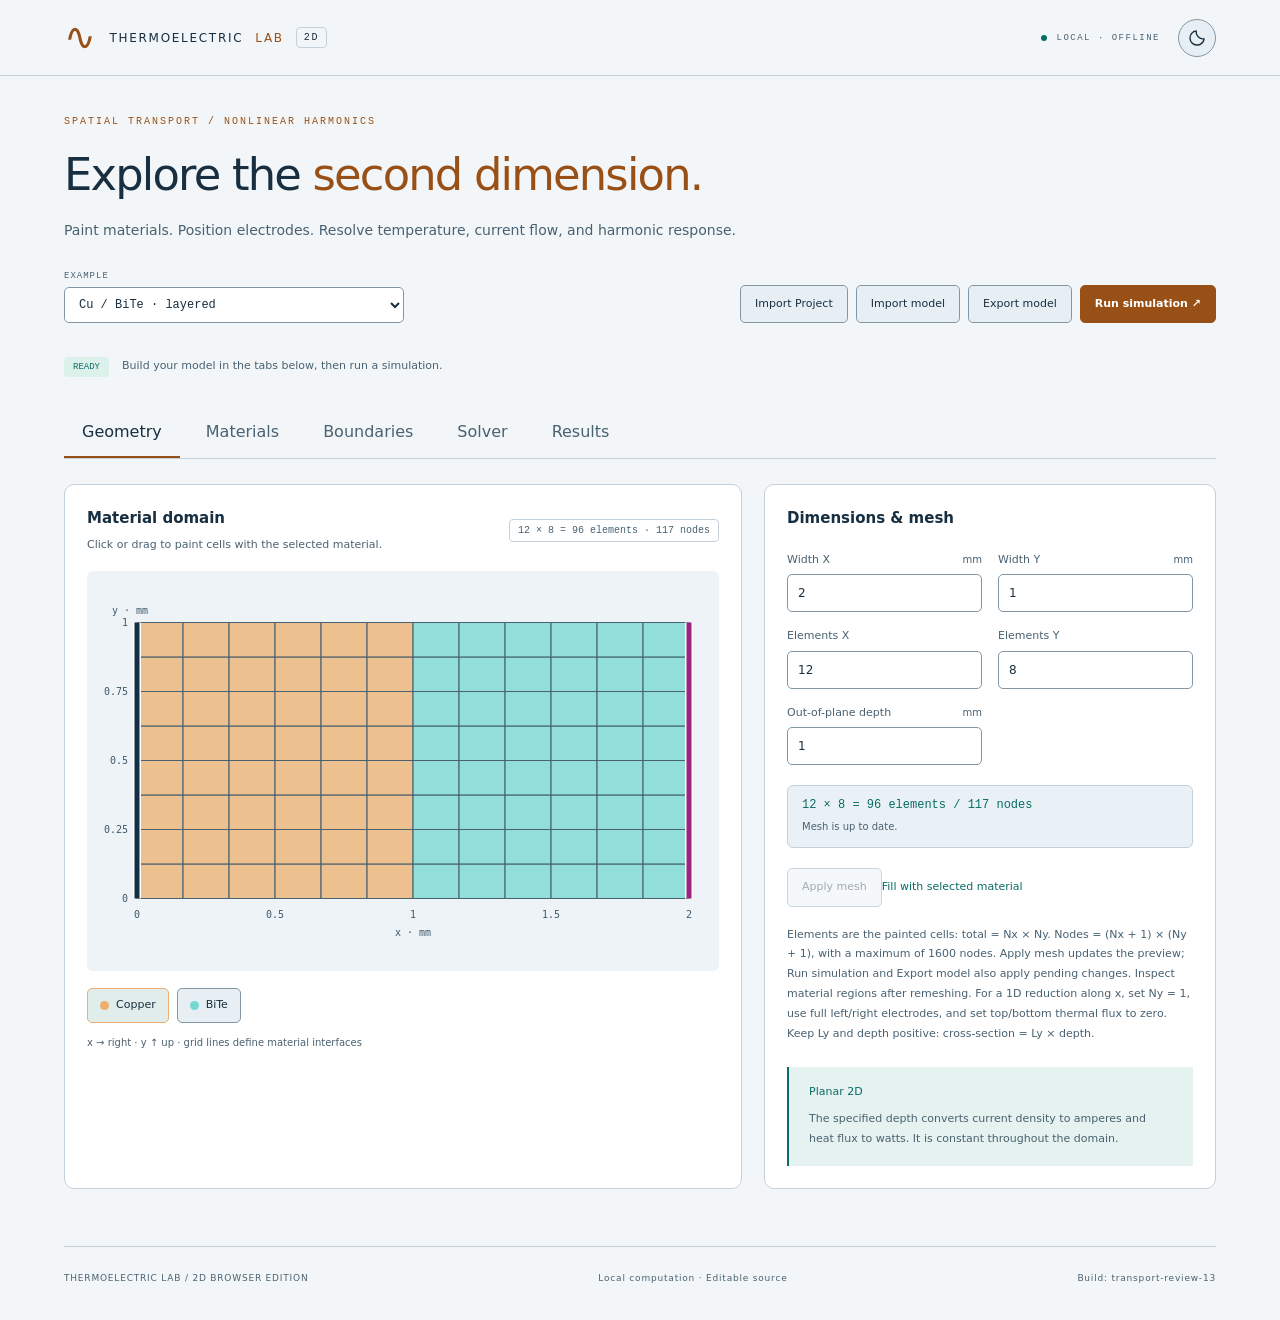
==== index.html @ 0ac97d4d "update 14" ====
<!doctype html><html lang="en"><head><meta charset="utf-8"><meta name="viewport" content="width=device-width,initial-scale=1"><title>Thermoelectric Lab · 2D</title><script src="assets/theme.js"></script>
<link rel="stylesheet" href="assets/style.css"></head><body>
<header><div class="brand"><span>∿</span> THERMOELECTRIC <b>LAB</b><em>2D</em></div><div class="header-actions"><div class="local"><i></i>LOCAL · OFFLINE</div><button id="themeToggle" class="theme-toggle" type="button" aria-label="Light mode" aria-pressed="false" title="Switch to light mode">
<svg class="theme-sun" viewBox="0 0 24 24" aria-hidden="true"><circle cx="12" cy="12" r="4"/><path d="M12 2v2m0 16v2M2 12h2m16 0h2M5 5l1.5 1.5m11 11L19 19M5 19l1.5-1.5m11-11L19 5"/></svg>
<svg class="theme-moon" viewBox="0 0 24 24" aria-hidden="true"><path d="M20.5 13A8.5 8.5 0 0 1 11 3.5 8.5 8.5 0 1 0 20.5 13Z"/></svg>
</button></div></header>
<main><pre id="startupError" role="alert" hidden ></pre><section class="hero"><div class="eyebrow">SPATIAL TRANSPORT / NONLINEAR HARMONICS</div><h1>Explore the <span>second dimension.</span></h1><p>Paint materials. Position electrodes. Resolve temperature, current flow, and harmonic response.</p></section>
<div class="toolbar"><label class="preset-label">EXAMPLE<select id="preset"><option value="dc">DC · Joule heating / spatial profile</option><option value="layers" selected>Cu / BiTe · layered</option><option value="spreading">Narrow contact · current spreading</option><option value="joule">Homogeneous · Joule 2ω</option><option value="nonlinear">Nonlinear resistance · 3ω</option><option value="seebeck">Open circuit · Seebeck DC</option></select></label><div class="toolbar-buttons"><button id="importProject">Import Project</button><button id="import">Import model</button><input type="file" id="projectFile" accept=".zip,application/zip" hidden><button id="save">Export model</button><button id="run" class="primary">Run simulation ↗</button><button id="cancel" hidden>Stop</button><input type="file" id="file" accept=".json" hidden></div></div>
<p id="modelNote" class="note" hidden></p><div class="status-row"><span id="badge">READY</span><span id="status" role="status" aria-live="polite">Build your model in the tabs below, then run a simulation.</span><span id="elapsed"></span><progress id="runProgress" aria-label="Cycle budget used" hidden></progress></div>
<div id="validationSummary" class="validation-summary" role="alert" hidden></div>
<nav class="tabs" role="tablist" aria-label="Workbench sections"><button role="tab" id="tab-geometry" aria-controls="geometry" aria-selected="true" data-tab="geometry"><span>Geometry</span></button><button role="tab" id="tab-materials" aria-controls="materials" aria-selected="false" tabindex="-1" data-tab="materials"><span>Materials</span></button><button role="tab" id="tab-boundaries" aria-controls="boundaries" aria-selected="false" tabindex="-1" data-tab="boundaries"><span>Boundaries</span></button><button role="tab" id="tab-solver" aria-controls="solver" aria-selected="false" tabindex="-1" data-tab="solver"><span>Solver</span></button><button role="tab" id="tab-results" aria-controls="results" aria-selected="false" tabindex="-1" data-tab="results"><span>Results</span></button></nav>
<section id="geometry" role="tabpanel" aria-labelledby="tab-geometry" class="panel"><div class="two-col"><div class="card"><div class="card-head"><div><h2>Material domain</h2><p>Click or drag to paint cells with the selected material.</p></div><span class="tag" id="gridInfo"></span></div><div class="canvas-box"><canvas id="geometryCanvas" aria-label="Material grid, x horizontal and y vertical"></canvas></div><div id="palette" class="palette"></div><div class="legend-note">x → right · y ↑ up · grid lines define material interfaces</div></div><div class="card"><h2>Dimensions & mesh</h2><fieldset class="settings"><div class="grid2"><label>Width X <span>mm</span><input id="lx" type="number" step="any" min="0" required></label><label>Width Y <span>mm</span><input id="ly" type="number" step="any" min="0" required></label><label>Elements X<input id="nx" type="number" min="2" step="1"></label><label>Elements Y<input id="ny" type="number" min="1" step="1"></label><label>Out-of-plane depth <span>mm</span><input id="depth" type="number" step="any" min="0" required></label></div><div class="mesh-summary" aria-live="polite"><strong id="meshSummary"></strong><small id="meshPending"></small></div><button id="applyGrid" class="secondary">Apply mesh</button><button id="fill" class="text-button">Fill with selected material</button></fieldset><p class="note">Elements are the painted cells: total = Nx × Ny. Nodes = (Nx + 1) × (Ny + 1), with a maximum of 1600 nodes. Apply mesh updates the preview; Run simulation and Export model also apply pending changes. Inspect material regions after remeshing. For a 1D reduction along x, set Ny = 1, use full left/right electrodes, and set top/bottom thermal flux to zero. Keep Ly and depth positive: cross-section = Ly × depth.</p><div class="info-block"><b>Planar 2D</b><p>The specified depth converts current density to amperes and heat flux to watts. It is constant throughout the domain.</p></div></div></div></section>
<section id="materials" role="tabpanel" aria-labelledby="tab-materials" class="panel" hidden><div class="section-head"><div><h2>Material library</h2><p>Properties at 300 K. Each grid cell references one material.</p></div><button id="addMaterial" class="secondary">+ Add material</button></div><fieldset class="settings"><div id="materialCards" class="material-cards"></div></fieldset><div class="info-block"><b>Temperature-dependent transport</b><p>ρₑ(T) = [1 + β(T − 300)] / σ₃₀₀ &nbsp; · &nbsp; α(T) = α₃₀₀ + α′(T − 300). The solver includes Joule, Seebeck, Peltier and Thomson effects. Preset values are illustrative.</p></div></section>
<section id="boundaries" role="tabpanel" aria-labelledby="tab-boundaries" class="panel" hidden><div class="two-col"><div class="card"><h2>Electrical electrodes</h2><p class="sub">Remaining boundary nodes are electrically insulated.</p><fieldset class="settings"><label>Excitation<select id="excitationMode"><option value="periodic">AC · single frequency</option><option value="sweep">AC · multifrequency sweep</option><option value="steady">DC · constant electrical drive</option></select></label><div id="sweepSettings" hidden><div class="grid2"><label>Minimum frequency <span>Hz</span><input id="sweepMin" type="number" min="0" step="any" value="0.1"></label><label>Maximum frequency <span>Hz</span><input id="sweepMax" type="number" min="0" step="any" value="100"></label><label>Frequency points<input id="sweepPoints" type="number" min="2" max="100" step="1" value="10"></label><label>Spacing<select id="sweepSpacing"><option value="log">Logarithmic</option><option value="linear">Linear</option></select></label></div><p class="note">Sequential periodic solutions; electrical and thermal AC inputs share each frequency. Bias, amplitude and phase stay fixed. Stop retains completed points. Maximum 100 points, subject to a retained-data memory limit. Stop retains the latest saved complete cycle; checkpoints may skip intervening cycles.</p></div><label>Control mode<select id="electricalKind"><option value="current">Total current · A</option><option value="voltage">Sink voltage · V</option><option value="open_circuit">Open circuit · net current = 0</option></select></label><div class="grid3"><label>DC bias<input id="bias" type="number" step="any"></label><label>AC peak<input id="amplitude" type="number" step="any"></label><label>Phase <span>°</span><input id="phase" type="number" step="any"></label></div><div id="electrodes"></div></fieldset><div class="info-block"><b>Equipotential contacts</b><p>The source electrode is at 0 V. In current mode, the sink voltage adjusts to deliver the specified total current. Current density is free to vary across an electrode. Electrode ranges run bottom→top on vertical edges, and left→right on horizontal edges.</p></div></div><div class="card"><h2>Thermal boundaries</h2><p class="note">A nonzero thermal AC peak selects the periodic solver, even with DC electrical drive.</p><fieldset class="settings"><div id="thermalCards"></div></fieldset><p class="note">Flux is total heat flux, including Peltier, positive outward. Zero flux is adiabatic. Convection value is ambient temperature. Fixed-temperature sides meeting at a corner must agree.</p></div></div></section>
<section id="solver" role="tabpanel" aria-labelledby="tab-solver" class="panel" hidden><div class="two-col"><div class="card"><h2>Solution method</h2><p id="solverMethod" class="solver-method" role="status">DC stationary</p><input id="mode" type="hidden" value="steady"><fieldset class="settings" id="periodicSettings" hidden><div class="grid2"><label id="singleFrequencyLabel">Frequency <span>Hz</span><input id="frequency" type="number" step="any" min="0" required></label><label>Time steps per period<select id="samples"><option>64</option><option>128</option><option>256</option><option>512</option><option>1024</option></select></label><label>Maximum cycles<input id="maxPeriods" type="number" min="3" max="1000"></label></div></fieldset><p class="note" id="periodicNote" hidden>One shared frequency applies to all periodic electrical and thermal inputs. Refine the mesh and time steps to check your result, especially at 3ω.</p></div><div class="card"><h2>The numerical model</h2><details><summary>Detailed equations, boundary conditions and numerical method</summary><div class="note"><h3>Unknown fields and constitutive laws</h3><p>T(x,y,t) is absolute temperature (K), V(x,y,t) electric potential (V). The local material defines σ(T), k(T), α(T), density ρ(T), and Cp(T). J is electric current density; q is total heat flux.</p><p>J = −σ(T)[∇V + α(T)∇T]<br>∇·J = 0<br>q = α(T)TJ − k(T)∇T<br>ρCp ∂T/∂t = −∇·q − J·∇V</p><h3>Thermoelectric coupling</h3><p>Within a smooth homogeneous material, these equations give:<br>ρCp ∂T/∂t = ∇·(k∇T) + |J|²/σ − T(dα/dT)J·∇T.<br>The last two terms are Joule and Thomson heating. Π = αT is the Peltier coefficient; discontinuities in α produce interface Peltier transport through q. These effects are already included in total flux and must not be added a second time.</p><h3>Boundary and interface conditions</h3><p>Electrical contacts are equipotential. V(source) = 0. Voltage mode prescribes V(sink); current mode sets total current entering the source; open circuit imposes zero net contact current. Other edges satisfy J·n = 0. Thermal edges prescribe T, q·n = qout, or q·n = h(T − Tambient), where n is the outward normal. Zero total flux includes Peltier transport. Ideal interfaces have continuous T, V, normal J and total normal q; contact resistance is absent. Peltier coupling changes the conductive-flux balance: qcond,right − qcond,left = −Jn T(αright − αleft). Temperature itself remains continuous; its slope generally changes at an interface. Opposite interfaces in Cu/Bi₂Te₃/Cu have opposite Peltier signs for the same current direction. Strong Joule heating can mask cooling. With zero-bias sinusoidal current, inspect the signed 1ω temperature response (real part or phase), not only its DC mean or unsigned amplitude.</p><h3>DC and harmonic excitation</h3><p>DC solves the stationary system with ∂T/∂t = 0, using only DC biases. Periodic inputs use b + A cos(2πft + φ); φ is in degrees in the editor. The nonlinear time-domain solution generates harmonics:<br>u(t) = U₀ + Re[Σ Uₙ exp(inωt)], n = 1,2,3.<br>Coefficients are peak phasors, not RMS. Instantaneous spatial profiles use stored time samples, including all resolved harmonics; they are not reconstructed from only 1ω–3ω.</p><h3>Discretization and iteration</h3><p>Each rectangular cell contributes four half-face links. For a link a→b of length L and half-face area A:<br>g = A/[L mean(ρₑ(Ta),ρₑ(Tb))]<br>Iab = g[Va − Vb − αmean(Tb − Ta)]<br>Qab = αmean(Ta + Tb)Iab/2 − kmean A(Tb − Ta)/L.<br>Electrical work Iab(Va − Vb) is shared between the two nodes. Cell heat capacity is split among its four corners. Coupled equations are iterated with damped Picard; linear graph systems use preconditioned conjugate gradients. BDF2 advances periodic runs after one backward-Euler startup step. Cycle convergence checks successive temperature histories and terminal DC/1ω–3ω phasors. Nonlinear acceptance also requires a normalized heat-balance residual ≤ 1.</p><p>Ly × depth gives the cross-section of a 1D reduction. Ny = 1, full left/right contacts and zero top/bottom flux produce the transverse-uniform limit. Grid/time refinement remains necessary, especially for weak 3ω. The model assumes isotropic properties, perfect interfaces and no front/back heat losses.</p></div></details><div class="equation">J = −σ (∇V + α∇T)<br>∇ · J = 0<br>q = αTJ − k∇T<br>ρCp ∂T/∂t = −∇ · q − J · ∇V</div><p class="note">Conservative, grid-aligned nodal control volumes; scalar isotropic materials; perfect interfaces. Electrical and thermal systems use matrix-free conjugate gradients. Nonlinear coupling uses Picard iterations; periodic integration uses BDF2.</p><p class="note">No contact resistance, electrical capacitance, inductance, radiation, or front/back surface heat loss. The app supports up to 1600 nodes; practical compute time depends strongly on the case.</p></div></div></section>
<section id="results" role="tabpanel" aria-labelledby="tab-results" class="panel" hidden><div class="card" id="bodeCard" hidden><div class="card-head"><div><h2>Frequency sweep · Bode</h2><p id="sweepStatus" role="status"></p></div><button id="bodeCsv">Export Bode CSV</button></div><div class="grid3"><label>Quantity<select id="bodeQuantity"><option value="terminalVoltage">Terminal voltage · sink − source</option><option value="current">Terminal current</option><option value="impedance">Impedance · (source − sink) / current</option><option value="temperature">Temperature at probe</option><option value="voltage">Potential at probe</option><option value="Jx">Current density Jx</option><option value="Jy">Current density Jy</option><option value="qx">Heat flux qx</option><option value="qy">Heat flux qy</option></select></label><label>Harmonic<select id="bodeHarmonic"><option value="1">1ω</option><option value="2">2ω</option><option value="3">3ω</option></select></label><label>Phase / normalization reference<select id="bodeReference"><option value="drive">Electrical excitation</option><option value="current">Measured terminal current · 1ω</option><option value="terminalVoltage">Measured terminal voltage · 1ω</option><option value="left">Left thermal excitation</option><option value="right">Right thermal excitation</option><option value="bottom">Bottom thermal excitation</option><option value="top">Top thermal excitation</option><option value="time">Time origin · cos(nωt)</option></select></label><label>Magnitude normalization<select id="bodeNormalization"><option value="raw">Raw amplitude</option><option value="fundamental">Divide by reference amplitude</option><option value="power">Divide by reference amplitude ^ n</option></select></label><label>Magnitude scale<select id="bodeScale"><option value="physical">Physical units</option><option value="db">dB · 20 log₁₀(module / reference)</option></select></label><label>dB reference <span>same units as module</span><input id="bodeDb" type="number" step="any" min="0" value="1"></label><label>Probe X <span>% of width</span><input id="bodeX" type="number" min="0" max="100" step="any" value="50"></label><label>Probe Y <span>% of height</span><input id="bodeY" type="number" min="0" max="100" step="any" value="50"></label><label>Phase threshold <span>raw output SI amplitude</span><input id="bodeFloor" type="number" step="any" min="0" value="1E-12"></label><label>Phase display<select id="bodeUnwrap"><option value="wrapped">−180° to 180°</option><option value="unwrapped">Unwrapped</option></select></label><label>Map / report frequency<select id="sweepPoint"></select></label></div><p class="note" id="bodeNote"></p><div class="two-col"><div id="bodeMagnitude" class="chart"></div><div id="bodePhase" class="chart"></div></div><p class="note">Click a curve point or choose a frequency to inspect its spatial maps. CSV retains physical magnitude; dB is a display conversion. Phase: φ(output,n) − n φ(reference,1). Impedance uses 1ω and voltage drop source − sink. Each frequency starts independently; no transient history is shared between runs.</p></div><div class="section-head"><div><h2>Computed results</h2><p>Exports use the displayed solution and its saved model.</p></div><div><button id="exportMenuButton" class="primary" aria-expanded="false" aria-controls="exportMenu" disabled>Export ▾</button><div id="exportMenu" hidden><button id="exportPdf" disabled>Full PDF report</button><button id="exportZip" disabled>Save project / complete results ZIP</button></div></div></div><p id="exportStatus" role="status" aria-live="polite"></p><div class="metrics"><article><span id="vLabel">TERMINAL VOLTAGE · 1ω</span><strong id="vMetric">—</strong><small id="vPhase">Peak amplitude</small></article><article><span>TEMPERATURE RANGE</span><strong id="tMetric">—</strong><small>Full spatial state / cycle</small></article><article><span>CONVERGENCE</span><strong id="cycleMetric">—</strong><small id="errorMetric">No result yet</small></article></div><p id="diagnosticsNote" class="note" role="status"></p><div class="card"><div class="card-head"><div><h2>Spatial response</h2><p id="fieldCaption">Run a simulation to inspect the 2D fields.</p></div><div class="field-controls"><select id="field" aria-label="Field"><option value="temperature">Temperature</option><option value="voltage">Voltage</option><option value="J">Current density |J|</option><option value="Jx">Current density Jx</option><option value="Jy">Current density Jy</option><option value="qx">Heat flux qx</option><option value="qy">Heat flux qy</option></select><select id="harmonic" aria-label="Harmonic"><option value="0">DC</option><option value="1">1ω</option><option value="2">2ω</option><option value="3">3ω</option></select><select id="representation" aria-label="Representation"><option value="amplitude">Amplitude</option><option value="phase">Phase</option><option value="real">Re · Real part</option><option value="imaginary">Im · Imaginary part</option></select><label class="check"><input type="checkbox" id="arrows"> Current arrows</label></div></div><p id="representationHelp" class="legend-note"></p><div class="canvas-box result-box"><canvas id="resultCanvas" aria-label="Spatial result heatmap"></canvas><div id="resultEmpty" class="empty-overlay">Your 2D response will appear here.</div></div><div class="color-scale"><span id="scaleMin">—</span><div></div><span id="scaleMax">—</span><small id="scaleUnit"></small></div><div class="legend-note" id="vectorNote">Click the field to move the temperature probe. Arrows show the real current phasor at 0°.</div></div><div class="card"><h2>Spatial field · selected time</h2><div class="field-controls"><label>Field<select id="profileField"><option value="temperature">Temperature</option><option value="voltage">Voltage</option><option value="Jx">Current density Jx</option><option value="Jy">Current density Jy</option><option value="J">Current magnitude</option><option value="qx">Heat flux qx</option><option value="qy">Heat flux qy</option></select></label><button id="exportProfile" disabled>Export data · all fields</button></div><div id="profileTimeControls" hidden><label>Time within saved cycle<input id="profileTime" type="range" min="0" max="0" step="1" value="0"></label></div><p id="profileCaption" class="note">Run a simulation to view a spatial field.</p><div class="canvas-box"><canvas id="profileCanvas" aria-label="Selected instantaneous spatial field"></canvas></div><div class="color-scale"><span id="surfaceMin">—</span><div></div><span id="surfaceMax">—</span><small id="surfaceUnit"></small></div></div><p id="dcProbe" class="note" role="status" hidden></p><div class="two-col charts" id="timeCharts"><div class="card"><h2>Temperature probe</h2><p id="probeLabel" class="sub">Click a location in the field above.</p><div id="probeChart" class="chart"></div></div><div class="card"><h2>Terminal voltage</h2><p class="sub">V(sink) − V(source)</p><div id="voltageChart" class="chart"></div></div></div><div class="card"><div class="card-head"><div><h2>Terminal harmonics</h2><p>Peak phasors · referenced to cos(ωt)</p></div><div class="toolbar-buttons"><button id="exportResults" disabled>Export results JSON</button><button id="exportCsv" disabled>Spectrum CSV</button></div></div><div class="table-scroll"><table><thead><tr><th>COMPONENT</th><th>FREQUENCY</th><th>|V| · V</th><th>PHASE</th><th>REAL · V</th><th>IMAG · V</th></tr></thead><tbody id="spectrum"><tr><td colspan="6">No computed result.</td></tr></tbody></table></div></div></section>
<footer><span>THERMOELECTRIC LAB / 2D BROWSER EDITION</span><span>Local computation · Editable source</span><span>Build: transport-review-13</span></footer></main>
<script src="assets/startup.js"></script><script src="assets/core.js"></script><script src="assets/exports.js"></script><script src="assets/worker.js"></script><script src="assets/project.js"></script><script src="assets/ui-state.js"></script>
<script src="assets/ui-model.js"></script>
<script src="assets/ui-plots.js"></script>
<script src="assets/ui-sweep.js"></script>
<script src="assets/ui-worker.js"></script>
<script src="assets/ui-downloads.js"></script>
<script src="assets/ui-project.js"></script><script src="assets/app.js"></script></body></html>
---- assets/style.css ----
/* Theme tokens. Heatmap colors retain the same scientific meaning in both modes. */
:root {
  color-scheme: dark;
  --bg: #0b1118;
  --panel: #121c26;
  --line: #2a3946;
  --text: #e6edf2;
  --muted: #9aafbd;
  --accent: #f0ad72;
  --teal: #72d8ce;
  --on-accent: #24180e;
  --control-border: #4c6375;
  --input-bg: #0d1620;
  --button-bg: #1d2c39;
  --button-hover: #2c4050;
  --canvas-bg: #0d151e;
  --selected-bg: #273542;
  --info-bg: #13242b;
  --inset-bg: #0d1821;
  --badge-bg: #142d2c;
  --error-text: #ffd0cc;
  --error-bg: #42252a;
  --error-border: #ff8e8a;
  --error-shadow: #ff8e8a44;
  --disabled-bg: #20252b;
  --disabled-text: #a4abb2;
  --disabled-border: #505a63;
  --flash-bg: #665039;
  --flash-shadow: #f0ad7244;
  --plot-text: #a5bac8;
  --plot-grid: #3e5668;
  --plot-line: #73d8d0;
  --plot-point: #f0ad72;
  --contact-source: #ffffff;
  --contact-sink: #ef95df;
  --contact-halo: #101820;
  --mesh-line: #0b141d;
}
:root[data-theme="light"] {
  color-scheme: light;
  --bg: #f3f6f8;
  --panel: #ffffff;
  --line: #c5d1da;
  --text: #172f40;
  --muted: #496171;
  --accent: #995016;
  --teal: #096c65;
  --on-accent: #ffffff;
  --control-border: #8297a6;
  --input-bg: #ffffff;
  --button-bg: #e8eff4;
  --button-hover: #d6e2eb;
  --canvas-bg: #edf3f7;
  --selected-bg: #e0edea;
  --info-bg: #e5f2ef;
  --inset-bg: #eaf1f6;
  --badge-bg: #dcf1e9;
  --error-text: #8d2530;
  --error-bg: #fff0f0;
  --error-border: #b53743;
  --error-shadow: #b5374322;
  --disabled-bg: #e4e9ed;
  --disabled-text: #586873;
  --disabled-border: #a1afb9;
  --flash-bg: #f5dfcb;
  --flash-shadow: #99501633;
  --plot-text: #405b6c;
  --plot-grid: #b9cbd7;
  --plot-line: #08756c;
  --plot-point: #995016;
  --contact-source: #142f43;
  --contact-sink: #9b227e;
  --contact-halo: #ffffff;
  --mesh-line: #496171;
}
* {
  box-sizing:border-box;
}
body {
  margin:0;
  background:var(--bg);
  color:var(--text);
  font:14px/1.5 system-ui,-apple-system,Segoe UI,sans-serif;
}
header {
  height:76px;
  border-bottom:1px solid var(--line);
  display:flex;
  justify-content:space-between;
  align-items:center;
  padding:0 5%;
}
.brand {
  display:flex;
  align-items:center;
  gap:12px;
  font-size:12px;
  letter-spacing:1.7px;
}
.brand>span {
  font-size:38px;
  color:var(--accent);
}
.brand b {
  font-weight:450;
  color:var(--accent);
}
.brand em {
  font:10px monospace;
  border:1px solid var(--line);
  padding:4px 7px;
  border-radius:4px;
}
.local {
  font:9px monospace;
  letter-spacing:1.5px;
  color:var(--muted);
  display:flex;
  align-items:center;
  gap:9px;
}
.local i {
  width:6px;
  height:6px;
  border-radius:50%;
  background:var(--teal);
}
main {
  max-width:1460px;
  margin:auto;
  padding:0 5%;
}
.hero {
  padding:40px 0 30px;
}
.eyebrow {
  color:var(--accent);
  font:10px monospace;
  letter-spacing:2px;
}
h1 {
  font-size:clamp(30px,3.5vw,48px);
  font-weight:450;
  letter-spacing:-1.8px;
  margin:14px 0 12px;
}
h1 span {
  color:var(--accent);
}
.hero p {
  color:var(--muted);
  margin:0;
}
.toolbar {
  display:flex;
  justify-content:space-between;
  align-items:end;
  gap:20px;
  padding-bottom:20px;
}
.preset-label {
  max-width:340px;
  flex:1;
  font:9px monospace;
  letter-spacing:1px;
}
.toolbar-buttons {
  display:flex;
  gap:8px;
  flex-wrap:wrap;
}
input,select,button {
  font:inherit;
}
input,select {
  display:block;
  min-width:0;
  width:100%;
  border:1px solid var(--control-border);
  border-radius:5px;
  background:var(--input-bg);
  color:var(--text);
  padding:9px 10px;
  margin-top:6px;
  font-size:12px;
}
button {
  background:var(--button-bg);
  border:1px solid var(--control-border);
  border-radius:5px;
  padding:10px 14px;
  color:var(--text);
  font-size:11px;
  cursor:pointer;
}
button:hover {
  background:var(--button-hover);
}
button.primary {
  background:var(--accent);
  border-color:var(--accent);
  color:var(--on-accent);
  font-weight:650;
}
button:disabled {
  opacity:.4;
  cursor:not-allowed;
}
button.text-button {
  border:0;
  background:none;
  color:var(--teal);
  padding-left:0;
}
button.secondary {
  margin-top:20px;
}
input:focus,select:focus,button:focus-visible,summary:focus-visible {
  outline:2px solid var(--teal);
  outline-offset:2px;
}
.status-row {
  display:flex;
  align-items:baseline;
  gap:13px;
  padding:14px 0 23px;
  font-size:11px;
  color:var(--muted);
  min-height:64px;
}
#badge {
  font:9px monospace;
  color:var(--teal);
  background:var(--badge-bg);
  padding:5px 9px;
  border-radius:4px;
  white-space:nowrap;
}
#badge.error {
  color:var(--error-text);
  background:var(--error-bg);
}
#elapsed {
  margin-left:auto;
  white-space:nowrap;
}
.tabs {
  display:flex;
  border-bottom:1px solid var(--line);
  margin-bottom:25px;
  gap:8px;
  overflow:auto;
}
.tabs button {
  border:0;
  border-bottom:2px solid transparent;
  border-radius:0;
  background:none;
  color:var(--muted);
  padding:16px 20px;
  font:10px monospace;
  white-space:nowrap;
}
.tabs button span {
  font:13px system-ui;
  margin-left:9px;
  color:var(--muted);
}
.tabs button[aria-selected=true] {
  border-color:var(--accent);
  color:var(--accent);
}
.tabs button[aria-selected=true] span {
  color:var(--text);
}
.panel {
  min-height:580px;
}
.two-col {
  display:grid;
  grid-template-columns:minmax(0,1.5fr) minmax(280px,1fr);
  gap:22px;
}
.card {
  background:var(--panel);
  border:1px solid var(--line);
  border-radius:10px;
  padding:22px;
  min-width:0;
  margin-bottom:22px;
}
.card-head,.section-head {
  display:flex;
  align-items:center;
  justify-content:space-between;
  gap:14px;
  flex-wrap:wrap;
  margin-bottom:18px;
}
h2 {
  font-size:15px;
  font-weight:550;
  margin:0 0 7px;
}
h3 {
  font-size:12px;
  margin:0 0 12px;
}
.card-head p,.section-head p,.sub {
  color:var(--muted);
  font-size:11px;
  margin:0 0 12px;
}
.card-head p {
  margin:0;
}
.tag {
  font:10px monospace;
  color:var(--muted);
  padding:5px 8px;
  border:1px solid var(--line);
  border-radius:4px;
}
.canvas-box {
  height:400px;
  position:relative;
  width:100%;
  background:var(--canvas-bg);
  border-radius:6px;
}
.canvas-box canvas {
  width:100%;
  height:100%;
  display:block;
  touch-action:none;
}
.palette {
  display:flex;
  gap:8px;
  flex-wrap:wrap;
  margin:17px 0 0;
}
.swatch {
  display:flex;
  align-items:center;
  gap:7px;
  font-size:11px;
  padding:8px 12px;
}
.swatch i {
  width:9px;
  height:9px;
  border-radius:50%;
  background:var(--swatch);
}
.swatch.active {
  border-color:var(--swatch);
  background:var(--selected-bg);
}
.legend-note {
  font-size:10px;
  color:var(--muted);
  margin-top:12px;
}
.settings {
  border:0;
  margin:0;
  padding:0;
  min-width:0;
}
label {
  display:block;
  font-size:11px;
  color:var(--muted);
}
label>span {
  float:right;
  font-size:10px;
  color:var(--muted);
}
.grid2 {
  display:grid;
  grid-template-columns:1fr 1fr;
  gap:16px;
  margin-top:15px;
}
.grid3 {
  display:grid;
  grid-template-columns:1fr 1fr 1fr;
  gap:12px;
  margin-top:15px;
}
.note {
  color:var(--muted);
  font-size:11px;
  line-height:1.8;
  margin-top:18px;
}
.info-block {
  border-left:2px solid var(--teal);
  background:var(--info-bg);
  padding:17px 20px;
  margin-top:24px;
  font-size:11px;
  color:var(--muted);
}
.info-block b {
  font-weight:500;
  color:var(--teal);
}
.info-block p {
  margin:8px 0 0;
  line-height:1.8;
}
.material-cards {
  display:grid;
  grid-template-columns:repeat(2,minmax(0,1fr));
  gap:20px;
}
.material-card {
  background:var(--panel);
  border:1px solid var(--line);
  border-top:3px solid var(--material-color);
  border-radius:9px;
  padding:23px;
}
.material-card .grid2 {
  gap:12px 18px;
}
.material-card .name-row {
  display:flex;
  gap:12px;
}
.material-card .name-row label:first-child {
  flex:1;
}
.material-card input[type=color] {
  height:36px;
  width:50px;
  padding:3px;
}
.electrode,.thermal-card {
  margin-top:18px;
  padding-top:17px;
  border-top:1px solid var(--line);
}
.thermal-card h3,.electrode h3 {
  color:var(--teal);
  letter-spacing:1px;
  font-size:10px;
}
.thermal-card .grid3 {
  margin-top:10px;
  gap:8px;
}
.equation {
  font:18px/2.2 ui-monospace,monospace;
  color:var(--accent);
  margin:20px 0;
}
.metrics {
  display:grid;
  grid-template-columns:1fr 1.25fr 1fr;
  gap:18px;
  margin-bottom:22px;
}
.metrics article {
  padding:20px;
  border:1px solid var(--line);
  border-radius:8px;
  background:var(--panel);
}
.metrics span {
  display:block;
  font:9px monospace;
  color:var(--muted);
  letter-spacing:.7px;
}
.metrics strong {
  display:block;
  font-size:23px;
  font-weight:450;
  color:var(--accent);
  margin:10px 0 6px;
}
.metrics small {
  font-size:10px;
  color:var(--muted);
}
.field-controls {
  display:flex;
  align-items:center;
  gap:9px;
  flex-wrap:wrap;
}
.field-controls select {
  width:auto;
  font-size:11px;
  margin:0;
}
.check {
  display:flex;
  align-items:center;
  gap:7px;
  font-size:10px;
}
.check input {
  width:auto;
  margin:0;
}
.result-box {
  height:450px;
}
.empty-overlay {
  position:absolute;
  inset:0;
  display:flex;
  align-items:center;
  justify-content:center;
  color:var(--muted);
  pointer-events:none;
}
.color-scale {
  display:flex;
  align-items:center;
  gap:12px;
  margin:16px 5% 0;
  font:10px monospace;
  color:var(--muted);
}
.color-scale div {
  flex:1;
  height:8px;
  border-radius:4px;
  background:linear-gradient(90deg,#182c59,#246b99,#57b6ad,#e3c16e,#f48d4b);
}
.color-scale small {
  font-size:10px;
}
.charts {
  grid-template-columns:1fr 1fr;
}
.chart {
  height:210px;
  margin-top:15px;
}
.chart svg {
  width:100%;
  height:100%;
  display:block;
}
.table-scroll {
  overflow:auto;
}
table {
  width:100%;
  border-collapse:collapse;
  text-align:right;
  font:11px monospace;
  white-space:nowrap;
}
th {
  font-size:9px;
  font-weight:400;
  color:var(--muted);
}
th,td {
  padding:13px 9px;
  border-bottom:1px solid var(--line);
}
th:first-child,td:first-child {
  text-align:left;
  color:var(--accent);
}
footer {
  display:flex;
  justify-content:space-between;
  gap:20px;
  border-top:1px solid var(--line);
  padding:25px 0 35px;
  margin-top:35px;
  color:var(--muted);
  font-size:9px;
  letter-spacing:.8px;
}
[hidden] {
  display:none!important;
}
@media(max-width:1000px) {
  .two-col {
    grid-template-columns:1fr 1fr;
  }
  .tabs button {
    padding:14px 10px;
  }
  .toolbar {
    align-items:start;
  }
  .toolbar-buttons {
    justify-content:end;
  }
  .canvas-box {
    height:340px;
  }
  .field-controls {
    width:100%;
  }
}
@media(max-width:720px) {
  header {
    height:64px;
  }
  .local {
    display:none;
  }
  main {
    padding:0 5%;
  }
  .hero {
    padding:30px 0 24px;
  }
  .hero p {
    font-size:12px;
  }
  .toolbar {
    flex-direction:column;
    align-items:stretch;
    gap:14px;
  }
  .preset-label {
    max-width:none;
  }
  .toolbar-buttons {
    justify-content:start;
  }
  .tabs {
    gap:0;
  }
  .tabs button {
    padding:13px 9px;
  }
  .tabs button span {
    font-size:12px;
    margin-left:5px;
  }
  .two-col,.material-cards,.charts {
    grid-template-columns:1fr;
  }
  .metrics {
    grid-template-columns:1fr 1fr;
    gap:12px;
  }
  .metrics article:last-child {
    grid-column:1/-1;
  }
  .metrics strong {
    font-size:20px;
  }
  .card {
    padding:17px;
  }
  .canvas-box,.result-box {
    height:330px;
  }
  .field-controls {
    gap:6px;
  }
  .field-controls select {
    max-width:48%;
  }
  .status-row {
    align-items:start;
    flex-wrap:wrap;
  }
  .brand {
    font-size:10px;
    gap:8px;
  }
  .grid3 {
    gap:9px;
  }
  footer {
    flex-direction:column;
    gap:8px;
  }
  .panel {
    min-height:0;
  }
}
.mesh-summary {
  margin-top:20px;
  padding:12px 14px;
  border:1px solid var(--line);
  border-radius:6px;
  background:var(--inset-bg);
}
.mesh-summary strong {
  display:block;
  color:var(--teal);
  font:12px monospace;
}
.mesh-summary small {
  display:block;
  margin-top:7px;
  color:var(--muted);
  font-size:10px;
  line-height:1.6;
}
.validation-summary {
  border:1px solid var(--error-border);
  border-radius:8px;
  background:var(--error-bg);
  color:var(--error-text);
  padding:14px 18px;
  margin:0 0 20px;
  font-size:11px;
}
.validation-summary strong {
  font-weight:550;
}
.validation-summary ul {
  margin:8px 0 0;
  padding-left:18px;
}
.validation-summary li {
  margin:4px 0;
}
input[aria-invalid="true"],select[aria-invalid="true"] {
  border-color:var(--error-border);
  background:var(--error-bg);
  box-shadow:0 0 0 1px var(--error-shadow);
}
#exportMenu {
  padding:10px 0;
  display:flex;
  gap:8px;
  flex-wrap:wrap;
}
#exportMenu[hidden] {
  display:none;
}
#exportStatus {
  font-size:12px;
  color:var(--muted);
  min-height:16px;
}
#applyGrid.mesh-pending {
  border-color:var(--accent);
  color:var(--accent);
}
#applyGrid.mesh-flash {
  animation:mesh-flash .7s ease-out 1;
}
@keyframes mesh-flash {
  0%,100% {
    box-shadow:0 0 0 0 transparent;
  }
  45% {
    background:var(--flash-bg);
    box-shadow:0 0 0 5px var(--flash-shadow);
  }
}
@media(prefers-reduced-motion:reduce) {
  #applyGrid.mesh-flash {
    animation:none;
  }
}
.solver-method {
  color:var(--teal);
  font-size:22px;
  margin:20px 0;
  font-weight:550;
}
.tabs button {
  font:16px system-ui;
  padding:15px 18px;
}
.tabs button span {
  font-size:16px;
  margin-left:0;
}
@media(max-width:720px) {
  .tabs button {
    padding:12px 10px;
  }
  .tabs button span {
    font-size:15px;
    margin-left:0;
  }
}
/* Disabled fields retain readable, clearly inactive styling, including fieldset locks. */
input:disabled,select:disabled {
  background:var(--disabled-bg);
  color:var(--disabled-text);
  -webkit-text-fill-color:var(--disabled-text);
  border-color:var(--disabled-border);
  opacity:1;
  cursor:not-allowed;
  box-shadow:none;
}
label:has(>input:disabled),label:has(>select:disabled) {
  color:var(--disabled-text);
}
label:has(>input:disabled)>span,label:has(>select:disabled)>span {
  color:var(--disabled-text);
}
.header-actions {
  display: flex;
  align-items: center;
  gap: 18px;
}
.theme-toggle {
  display: inline-flex;
  align-items: center;
  justify-content: center;
  width: 38px;
  height: 38px;
  padding: 8px;
  flex-shrink: 0;
  border-radius: 50%;
  color: var(--text);
}
.theme-toggle svg {
  width: 20px;
  height: 20px;
  fill: none;
  stroke: currentColor;
  stroke-width: 1.7;
  stroke-linecap: round;
  stroke-linejoin: round;
}
.theme-moon {
  display: none;
}
:root[data-theme="light"] .theme-sun {
  display: none;
}
:root[data-theme="light"] .theme-moon {
  display: block;
}
#startupError {
  white-space: pre-wrap;
  background: var(--error-bg);
  color: var(--error-text);
  padding: 16px;
}
input[type="checkbox"], input[type="range"], progress {
  accent-color: var(--teal);
}
@media (max-width: 420px) {
  header {
    padding: 0 4%;
  }
  .header-actions {
    gap: 8px;
  }
  .brand {
    letter-spacing: 1px;
    gap: 5px;
  }
  .brand > span {
    font-size: 30px;
  }
}
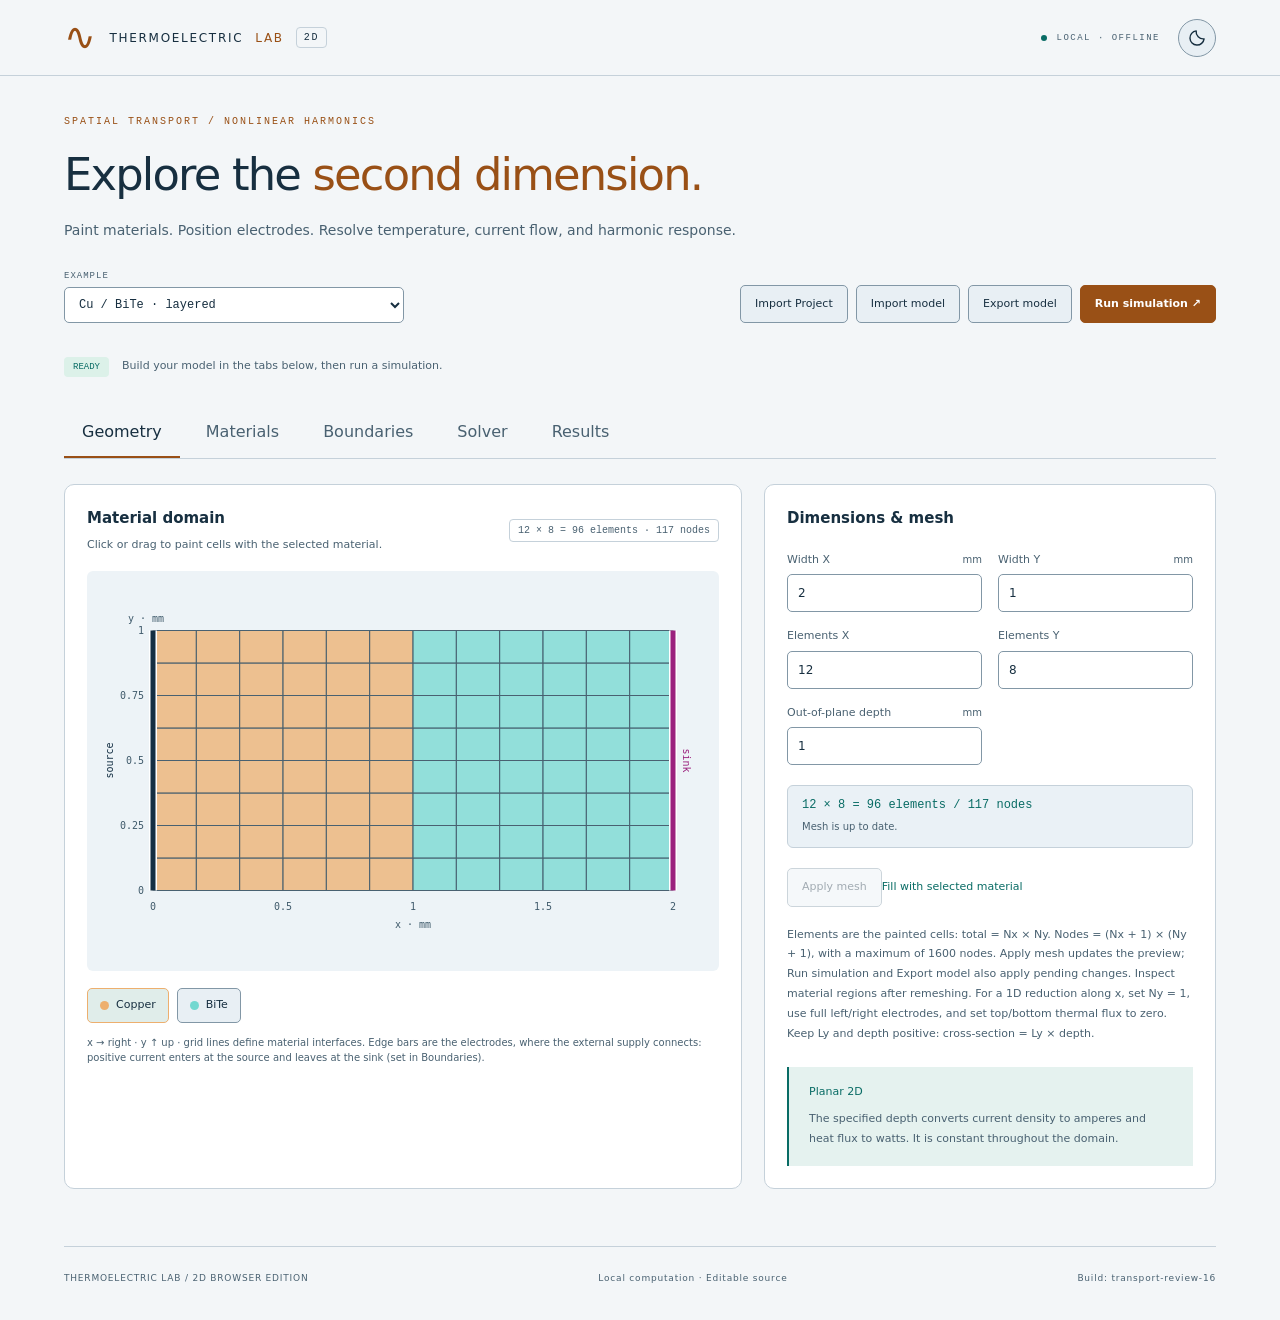
==== commit 8eb71485: "update 16" ====
--- a/index.html
+++ b/index.html
@@ -5,16 +5,16 @@
 <svg class="theme-moon" viewBox="0 0 24 24" aria-hidden="true"><path d="M20.5 13A8.5 8.5 0 0 1 11 3.5 8.5 8.5 0 1 0 20.5 13Z"/></svg>
 </button></div></header>
 <main><pre id="startupError" role="alert" hidden ></pre><section class="hero"><div class="eyebrow">SPATIAL TRANSPORT / NONLINEAR HARMONICS</div><h1>Explore the <span>second dimension.</span></h1><p>Paint materials. Position electrodes. Resolve temperature, current flow, and harmonic response.</p></section>
-<div class="toolbar"><label class="preset-label">EXAMPLE<select id="preset"><option value="dc">DC · Joule heating / spatial profile</option><option value="layers" selected>Cu / BiTe · layered</option><option value="spreading">Narrow contact · current spreading</option><option value="joule">Homogeneous · Joule 2ω</option><option value="nonlinear">Nonlinear resistance · 3ω</option><option value="seebeck">Open circuit · Seebeck DC</option></select></label><div class="toolbar-buttons"><button id="importProject">Import Project</button><button id="import">Import model</button><input type="file" id="projectFile" accept=".zip,application/zip" hidden><button id="save">Export model</button><button id="run" class="primary">Run simulation ↗</button><button id="cancel" hidden>Stop</button><input type="file" id="file" accept=".json" hidden></div></div>
+<div class="toolbar"><label class="preset-label">EXAMPLE<select id="preset"><option value="dc">DC · Joule heating / spatial profile</option><option value="layers" selected>Cu / BiTe · layered</option><option value="spreading">Narrow contact · current spreading</option><option value="joule">Homogeneous · Joule 2ω</option><option value="nonlinear">Nonlinear resistance · 3ω</option><option value="seebeck">Open circuit · Seebeck DC</option><option value="module">Thermoelectric module · Bi₂Te₃ n/p couple</option></select></label><div class="toolbar-buttons"><button id="importProject">Import Project</button><button id="import">Import model</button><input type="file" id="projectFile" accept=".zip,application/zip" hidden><button id="save">Export model</button><button id="run" class="primary">Run simulation ↗</button><button id="cancel" hidden>Stop</button><input type="file" id="file" accept=".json" hidden></div></div>
 <p id="modelNote" class="note" hidden></p><div class="status-row"><span id="badge">READY</span><span id="status" role="status" aria-live="polite">Build your model in the tabs below, then run a simulation.</span><span id="elapsed"></span><progress id="runProgress" aria-label="Cycle budget used" hidden></progress></div>
 <div id="validationSummary" class="validation-summary" role="alert" hidden></div>
 <nav class="tabs" role="tablist" aria-label="Workbench sections"><button role="tab" id="tab-geometry" aria-controls="geometry" aria-selected="true" data-tab="geometry"><span>Geometry</span></button><button role="tab" id="tab-materials" aria-controls="materials" aria-selected="false" tabindex="-1" data-tab="materials"><span>Materials</span></button><button role="tab" id="tab-boundaries" aria-controls="boundaries" aria-selected="false" tabindex="-1" data-tab="boundaries"><span>Boundaries</span></button><button role="tab" id="tab-solver" aria-controls="solver" aria-selected="false" tabindex="-1" data-tab="solver"><span>Solver</span></button><button role="tab" id="tab-results" aria-controls="results" aria-selected="false" tabindex="-1" data-tab="results"><span>Results</span></button></nav>
-<section id="geometry" role="tabpanel" aria-labelledby="tab-geometry" class="panel"><div class="two-col"><div class="card"><div class="card-head"><div><h2>Material domain</h2><p>Click or drag to paint cells with the selected material.</p></div><span class="tag" id="gridInfo"></span></div><div class="canvas-box"><canvas id="geometryCanvas" aria-label="Material grid, x horizontal and y vertical"></canvas></div><div id="palette" class="palette"></div><div class="legend-note">x → right · y ↑ up · grid lines define material interfaces</div></div><div class="card"><h2>Dimensions & mesh</h2><fieldset class="settings"><div class="grid2"><label>Width X <span>mm</span><input id="lx" type="number" step="any" min="0" required></label><label>Width Y <span>mm</span><input id="ly" type="number" step="any" min="0" required></label><label>Elements X<input id="nx" type="number" min="2" step="1"></label><label>Elements Y<input id="ny" type="number" min="1" step="1"></label><label>Out-of-plane depth <span>mm</span><input id="depth" type="number" step="any" min="0" required></label></div><div class="mesh-summary" aria-live="polite"><strong id="meshSummary"></strong><small id="meshPending"></small></div><button id="applyGrid" class="secondary">Apply mesh</button><button id="fill" class="text-button">Fill with selected material</button></fieldset><p class="note">Elements are the painted cells: total = Nx × Ny. Nodes = (Nx + 1) × (Ny + 1), with a maximum of 1600 nodes. Apply mesh updates the preview; Run simulation and Export model also apply pending changes. Inspect material regions after remeshing. For a 1D reduction along x, set Ny = 1, use full left/right electrodes, and set top/bottom thermal flux to zero. Keep Ly and depth positive: cross-section = Ly × depth.</p><div class="info-block"><b>Planar 2D</b><p>The specified depth converts current density to amperes and heat flux to watts. It is constant throughout the domain.</p></div></div></div></section>
-<section id="materials" role="tabpanel" aria-labelledby="tab-materials" class="panel" hidden><div class="section-head"><div><h2>Material library</h2><p>Properties at 300 K. Each grid cell references one material.</p></div><button id="addMaterial" class="secondary">+ Add material</button></div><fieldset class="settings"><div id="materialCards" class="material-cards"></div></fieldset><div class="info-block"><b>Temperature-dependent transport</b><p>ρₑ(T) = [1 + β(T − 300)] / σ₃₀₀ &nbsp; · &nbsp; α(T) = α₃₀₀ + α′(T − 300). The solver includes Joule, Seebeck, Peltier and Thomson effects. Preset values are illustrative.</p></div></section>
-<section id="boundaries" role="tabpanel" aria-labelledby="tab-boundaries" class="panel" hidden><div class="two-col"><div class="card"><h2>Electrical electrodes</h2><p class="sub">Remaining boundary nodes are electrically insulated.</p><fieldset class="settings"><label>Excitation<select id="excitationMode"><option value="periodic">AC · single frequency</option><option value="sweep">AC · multifrequency sweep</option><option value="steady">DC · constant electrical drive</option></select></label><div id="sweepSettings" hidden><div class="grid2"><label>Minimum frequency <span>Hz</span><input id="sweepMin" type="number" min="0" step="any" value="0.1"></label><label>Maximum frequency <span>Hz</span><input id="sweepMax" type="number" min="0" step="any" value="100"></label><label>Frequency points<input id="sweepPoints" type="number" min="2" max="100" step="1" value="10"></label><label>Spacing<select id="sweepSpacing"><option value="log">Logarithmic</option><option value="linear">Linear</option></select></label></div><p class="note">Sequential periodic solutions; electrical and thermal AC inputs share each frequency. Bias, amplitude and phase stay fixed. Stop retains completed points. Maximum 100 points, subject to a retained-data memory limit. Stop retains the latest saved complete cycle; checkpoints may skip intervening cycles.</p></div><label>Control mode<select id="electricalKind"><option value="current">Total current · A</option><option value="voltage">Sink voltage · V</option><option value="open_circuit">Open circuit · net current = 0</option></select></label><div class="grid3"><label>DC bias<input id="bias" type="number" step="any"></label><label>AC peak<input id="amplitude" type="number" step="any"></label><label>Phase <span>°</span><input id="phase" type="number" step="any"></label></div><div id="electrodes"></div></fieldset><div class="info-block"><b>Equipotential contacts</b><p>The source electrode is at 0 V. In current mode, the sink voltage adjusts to deliver the specified total current. Current density is free to vary across an electrode. Electrode ranges run bottom→top on vertical edges, and left→right on horizontal edges.</p></div></div><div class="card"><h2>Thermal boundaries</h2><p class="note">A nonzero thermal AC peak selects the periodic solver, even with DC electrical drive.</p><fieldset class="settings"><div id="thermalCards"></div></fieldset><p class="note">Flux is total heat flux, including Peltier, positive outward. Zero flux is adiabatic. Convection value is ambient temperature. Fixed-temperature sides meeting at a corner must agree.</p></div></div></section>
-<section id="solver" role="tabpanel" aria-labelledby="tab-solver" class="panel" hidden><div class="two-col"><div class="card"><h2>Solution method</h2><p id="solverMethod" class="solver-method" role="status">DC stationary</p><input id="mode" type="hidden" value="steady"><fieldset class="settings" id="periodicSettings" hidden><div class="grid2"><label id="singleFrequencyLabel">Frequency <span>Hz</span><input id="frequency" type="number" step="any" min="0" required></label><label>Time steps per period<select id="samples"><option>64</option><option>128</option><option>256</option><option>512</option><option>1024</option></select></label><label>Maximum cycles<input id="maxPeriods" type="number" min="3" max="1000"></label></div></fieldset><p class="note" id="periodicNote" hidden>One shared frequency applies to all periodic electrical and thermal inputs. Refine the mesh and time steps to check your result, especially at 3ω.</p></div><div class="card"><h2>The numerical model</h2><details><summary>Detailed equations, boundary conditions and numerical method</summary><div class="note"><h3>Unknown fields and constitutive laws</h3><p>T(x,y,t) is absolute temperature (K), V(x,y,t) electric potential (V). The local material defines σ(T), k(T), α(T), density ρ(T), and Cp(T). J is electric current density; q is total heat flux.</p><p>J = −σ(T)[∇V + α(T)∇T]<br>∇·J = 0<br>q = α(T)TJ − k(T)∇T<br>ρCp ∂T/∂t = −∇·q − J·∇V</p><h3>Thermoelectric coupling</h3><p>Within a smooth homogeneous material, these equations give:<br>ρCp ∂T/∂t = ∇·(k∇T) + |J|²/σ − T(dα/dT)J·∇T.<br>The last two terms are Joule and Thomson heating. Π = αT is the Peltier coefficient; discontinuities in α produce interface Peltier transport through q. These effects are already included in total flux and must not be added a second time.</p><h3>Boundary and interface conditions</h3><p>Electrical contacts are equipotential. V(source) = 0. Voltage mode prescribes V(sink); current mode sets total current entering the source; open circuit imposes zero net contact current. Other edges satisfy J·n = 0. Thermal edges prescribe T, q·n = qout, or q·n = h(T − Tambient), where n is the outward normal. Zero total flux includes Peltier transport. Ideal interfaces have continuous T, V, normal J and total normal q; contact resistance is absent. Peltier coupling changes the conductive-flux balance: qcond,right − qcond,left = −Jn T(αright − αleft). Temperature itself remains continuous; its slope generally changes at an interface. Opposite interfaces in Cu/Bi₂Te₃/Cu have opposite Peltier signs for the same current direction. Strong Joule heating can mask cooling. With zero-bias sinusoidal current, inspect the signed 1ω temperature response (real part or phase), not only its DC mean or unsigned amplitude.</p><h3>DC and harmonic excitation</h3><p>DC solves the stationary system with ∂T/∂t = 0, using only DC biases. Periodic inputs use b + A cos(2πft + φ); φ is in degrees in the editor. The nonlinear time-domain solution generates harmonics:<br>u(t) = U₀ + Re[Σ Uₙ exp(inωt)], n = 1,2,3.<br>Coefficients are peak phasors, not RMS. Instantaneous spatial profiles use stored time samples, including all resolved harmonics; they are not reconstructed from only 1ω–3ω.</p><h3>Discretization and iteration</h3><p>Each rectangular cell contributes four half-face links. For a link a→b of length L and half-face area A:<br>g = A/[L mean(ρₑ(Ta),ρₑ(Tb))]<br>Iab = g[Va − Vb − αmean(Tb − Ta)]<br>Qab = αmean(Ta + Tb)Iab/2 − kmean A(Tb − Ta)/L.<br>Electrical work Iab(Va − Vb) is shared between the two nodes. Cell heat capacity is split among its four corners. Coupled equations are iterated with damped Picard; linear graph systems use preconditioned conjugate gradients. BDF2 advances periodic runs after one backward-Euler startup step. Cycle convergence checks successive temperature histories and terminal DC/1ω–3ω phasors. Nonlinear acceptance also requires a normalized heat-balance residual ≤ 1.</p><p>Ly × depth gives the cross-section of a 1D reduction. Ny = 1, full left/right contacts and zero top/bottom flux produce the transverse-uniform limit. Grid/time refinement remains necessary, especially for weak 3ω. The model assumes isotropic properties, perfect interfaces and no front/back heat losses.</p></div></details><div class="equation">J = −σ (∇V + α∇T)<br>∇ · J = 0<br>q = αTJ − k∇T<br>ρCp ∂T/∂t = −∇ · q − J · ∇V</div><p class="note">Conservative, grid-aligned nodal control volumes; scalar isotropic materials; perfect interfaces. Electrical and thermal systems use matrix-free conjugate gradients. Nonlinear coupling uses Picard iterations; periodic integration uses BDF2.</p><p class="note">No contact resistance, electrical capacitance, inductance, radiation, or front/back surface heat loss. The app supports up to 1600 nodes; practical compute time depends strongly on the case.</p></div></div></section>
-<section id="results" role="tabpanel" aria-labelledby="tab-results" class="panel" hidden><div class="card" id="bodeCard" hidden><div class="card-head"><div><h2>Frequency sweep · Bode</h2><p id="sweepStatus" role="status"></p></div><button id="bodeCsv">Export Bode CSV</button></div><div class="grid3"><label>Quantity<select id="bodeQuantity"><option value="terminalVoltage">Terminal voltage · sink − source</option><option value="current">Terminal current</option><option value="impedance">Impedance · (source − sink) / current</option><option value="temperature">Temperature at probe</option><option value="voltage">Potential at probe</option><option value="Jx">Current density Jx</option><option value="Jy">Current density Jy</option><option value="qx">Heat flux qx</option><option value="qy">Heat flux qy</option></select></label><label>Harmonic<select id="bodeHarmonic"><option value="1">1ω</option><option value="2">2ω</option><option value="3">3ω</option></select></label><label>Phase / normalization reference<select id="bodeReference"><option value="drive">Electrical excitation</option><option value="current">Measured terminal current · 1ω</option><option value="terminalVoltage">Measured terminal voltage · 1ω</option><option value="left">Left thermal excitation</option><option value="right">Right thermal excitation</option><option value="bottom">Bottom thermal excitation</option><option value="top">Top thermal excitation</option><option value="time">Time origin · cos(nωt)</option></select></label><label>Magnitude normalization<select id="bodeNormalization"><option value="raw">Raw amplitude</option><option value="fundamental">Divide by reference amplitude</option><option value="power">Divide by reference amplitude ^ n</option></select></label><label>Magnitude scale<select id="bodeScale"><option value="physical">Physical units</option><option value="db">dB · 20 log₁₀(module / reference)</option></select></label><label>dB reference <span>same units as module</span><input id="bodeDb" type="number" step="any" min="0" value="1"></label><label>Probe X <span>% of width</span><input id="bodeX" type="number" min="0" max="100" step="any" value="50"></label><label>Probe Y <span>% of height</span><input id="bodeY" type="number" min="0" max="100" step="any" value="50"></label><label>Phase threshold <span>raw output SI amplitude</span><input id="bodeFloor" type="number" step="any" min="0" value="1E-12"></label><label>Phase display<select id="bodeUnwrap"><option value="wrapped">−180° to 180°</option><option value="unwrapped">Unwrapped</option></select></label><label>Map / report frequency<select id="sweepPoint"></select></label></div><p class="note" id="bodeNote"></p><div class="two-col"><div id="bodeMagnitude" class="chart"></div><div id="bodePhase" class="chart"></div></div><p class="note">Click a curve point or choose a frequency to inspect its spatial maps. CSV retains physical magnitude; dB is a display conversion. Phase: φ(output,n) − n φ(reference,1). Impedance uses 1ω and voltage drop source − sink. Each frequency starts independently; no transient history is shared between runs.</p></div><div class="section-head"><div><h2>Computed results</h2><p>Exports use the displayed solution and its saved model.</p></div><div><button id="exportMenuButton" class="primary" aria-expanded="false" aria-controls="exportMenu" disabled>Export ▾</button><div id="exportMenu" hidden><button id="exportPdf" disabled>Full PDF report</button><button id="exportZip" disabled>Save project / complete results ZIP</button></div></div></div><p id="exportStatus" role="status" aria-live="polite"></p><div class="metrics"><article><span id="vLabel">TERMINAL VOLTAGE · 1ω</span><strong id="vMetric">—</strong><small id="vPhase">Peak amplitude</small></article><article><span>TEMPERATURE RANGE</span><strong id="tMetric">—</strong><small>Full spatial state / cycle</small></article><article><span>CONVERGENCE</span><strong id="cycleMetric">—</strong><small id="errorMetric">No result yet</small></article></div><p id="diagnosticsNote" class="note" role="status"></p><div class="card"><div class="card-head"><div><h2>Spatial response</h2><p id="fieldCaption">Run a simulation to inspect the 2D fields.</p></div><div class="field-controls"><select id="field" aria-label="Field"><option value="temperature">Temperature</option><option value="voltage">Voltage</option><option value="J">Current density |J|</option><option value="Jx">Current density Jx</option><option value="Jy">Current density Jy</option><option value="qx">Heat flux qx</option><option value="qy">Heat flux qy</option></select><select id="harmonic" aria-label="Harmonic"><option value="0">DC</option><option value="1">1ω</option><option value="2">2ω</option><option value="3">3ω</option></select><select id="representation" aria-label="Representation"><option value="amplitude">Amplitude</option><option value="phase">Phase</option><option value="real">Re · Real part</option><option value="imaginary">Im · Imaginary part</option></select><label class="check"><input type="checkbox" id="arrows"> Current arrows</label></div></div><p id="representationHelp" class="legend-note"></p><div class="canvas-box result-box"><canvas id="resultCanvas" aria-label="Spatial result heatmap"></canvas><div id="resultEmpty" class="empty-overlay">Your 2D response will appear here.</div></div><div class="color-scale"><span id="scaleMin">—</span><div></div><span id="scaleMax">—</span><small id="scaleUnit"></small></div><div class="legend-note" id="vectorNote">Click the field to move the temperature probe. Arrows show the real current phasor at 0°.</div></div><div class="card"><h2>Spatial field · selected time</h2><div class="field-controls"><label>Field<select id="profileField"><option value="temperature">Temperature</option><option value="voltage">Voltage</option><option value="Jx">Current density Jx</option><option value="Jy">Current density Jy</option><option value="J">Current magnitude</option><option value="qx">Heat flux qx</option><option value="qy">Heat flux qy</option></select></label><button id="exportProfile" disabled>Export data · all fields</button></div><div id="profileTimeControls" hidden><label>Time within saved cycle<input id="profileTime" type="range" min="0" max="0" step="1" value="0"></label></div><p id="profileCaption" class="note">Run a simulation to view a spatial field.</p><div class="canvas-box"><canvas id="profileCanvas" aria-label="Selected instantaneous spatial field"></canvas></div><div class="color-scale"><span id="surfaceMin">—</span><div></div><span id="surfaceMax">—</span><small id="surfaceUnit"></small></div></div><p id="dcProbe" class="note" role="status" hidden></p><div class="two-col charts" id="timeCharts"><div class="card"><h2>Temperature probe</h2><p id="probeLabel" class="sub">Click a location in the field above.</p><div id="probeChart" class="chart"></div></div><div class="card"><h2>Terminal voltage</h2><p class="sub">V(sink) − V(source)</p><div id="voltageChart" class="chart"></div></div></div><div class="card"><div class="card-head"><div><h2>Terminal harmonics</h2><p>Peak phasors · referenced to cos(ωt)</p></div><div class="toolbar-buttons"><button id="exportResults" disabled>Export results JSON</button><button id="exportCsv" disabled>Spectrum CSV</button></div></div><div class="table-scroll"><table><thead><tr><th>COMPONENT</th><th>FREQUENCY</th><th>|V| · V</th><th>PHASE</th><th>REAL · V</th><th>IMAG · V</th></tr></thead><tbody id="spectrum"><tr><td colspan="6">No computed result.</td></tr></tbody></table></div></div></section>
-<footer><span>THERMOELECTRIC LAB / 2D BROWSER EDITION</span><span>Local computation · Editable source</span><span>Build: transport-review-13</span></footer></main>
+<section id="geometry" role="tabpanel" aria-labelledby="tab-geometry" class="panel"><div class="two-col"><div class="card"><div class="card-head"><div><h2>Material domain</h2><p>Click or drag to paint cells with the selected material.</p></div><span class="tag" id="gridInfo"></span></div><div class="canvas-box"><canvas id="geometryCanvas" aria-label="Material grid, x horizontal and y vertical"></canvas></div><div id="palette" class="palette"></div><div class="legend-note">x → right · y ↑ up · grid lines define material interfaces. Edge bars are the electrodes, where the external supply connects: positive current enters at the source and leaves at the sink (set in Boundaries).</div></div><div class="card"><h2>Dimensions & mesh</h2><fieldset class="settings"><div class="grid2"><label>Width X <span>mm</span><input id="lx" type="number" step="any" min="0" required></label><label>Width Y <span>mm</span><input id="ly" type="number" step="any" min="0" required></label><label>Elements X<input id="nx" type="number" min="2" step="1"></label><label>Elements Y<input id="ny" type="number" min="1" step="1"></label><label>Out-of-plane depth <span>mm</span><input id="depth" type="number" step="any" min="0" required></label></div><div class="mesh-summary" aria-live="polite"><strong id="meshSummary"></strong><small id="meshPending"></small></div><button id="applyGrid" class="secondary">Apply mesh</button><button id="fill" class="text-button">Fill with selected material</button></fieldset><p class="note">Elements are the painted cells: total = Nx × Ny. Nodes = (Nx + 1) × (Ny + 1), with a maximum of 1600 nodes. Apply mesh updates the preview; Run simulation and Export model also apply pending changes. Inspect material regions after remeshing. For a 1D reduction along x, set Ny = 1, use full left/right electrodes, and set top/bottom thermal flux to zero. Keep Ly and depth positive: cross-section = Ly × depth.</p><div class="info-block"><b>Planar 2D</b><p>The specified depth converts current density to amperes and heat flux to watts. It is constant throughout the domain.</p></div></div></div></section>
+<section id="materials" role="tabpanel" aria-labelledby="tab-materials" class="panel" hidden><div class="section-head"><div><h2>Material library</h2><p>Properties at 300 K. Each grid cell references one material.</p></div><div class="toolbar-buttons"><select id="presetMaterial" class="secondary preset-select"><option value="">Select preset…</option></select><button id="materialFilesButton" class="secondary">Add material json</button><button id="addMaterial" class="secondary">+ Add material</button></div><input id="materialFiles" type="file" accept=".json,application/json" hidden></div><fieldset class="settings"><div id="materialCards" class="material-cards"></div></fieldset><div class="info-block"><b>Temperature-dependent transport</b><p>ρₑ(T) = [1 + β(T − 300)] / σ₃₀₀ &nbsp; · &nbsp; α(T) = α₃₀₀ + α′(T − 300). The solver includes Joule, Seebeck, Peltier and Thomson effects. Preset values are illustrative.</p></div></section>
+<section id="boundaries" role="tabpanel" aria-labelledby="tab-boundaries" class="panel" hidden><div class="two-col"><div class="card"><h2>Electrical electrodes</h2><p class="sub">Remaining boundary nodes are electrically insulated.</p><fieldset class="settings"><label>Excitation<select id="excitationMode"><option value="periodic">AC · single frequency</option><option value="sweep">AC · multifrequency sweep</option><option value="steady">DC · constant electrical drive</option></select></label><div id="sweepSettings" hidden><div class="grid2"><label>Minimum frequency <span>Hz</span><input id="sweepMin" type="number" min="0" step="any" value="0.1"></label><label>Maximum frequency <span>Hz</span><input id="sweepMax" type="number" min="0" step="any" value="100"></label><label>Frequency points<input id="sweepPoints" type="number" min="2" max="100" step="1" value="10"></label><label>Spacing<select id="sweepSpacing"><option value="log">Logarithmic</option><option value="linear">Linear</option></select></label></div><p class="note">Sequential periodic solutions; electrical and thermal AC inputs share each frequency. Bias, amplitude and phase stay fixed. Stop retains completed points. A point that exhausts the cycle budget is kept as unconverged (excluded from Bode) and the sweep continues. Maximum 100 points, subject to a retained-data memory limit. Stop retains the latest saved complete cycle; checkpoints may skip intervening cycles.</p></div><label>Control mode<select id="electricalKind"><option value="current">Total current · A</option><option value="voltage">Sink voltage · V</option><option value="open_circuit">Open circuit · net current = 0</option></select></label><div class="grid3"><label>DC bias<input id="bias" type="number" step="any"></label><label>AC peak<input id="amplitude" type="number" step="any"></label><label>Phase <span>°</span><input id="phase" type="number" step="any"></label></div><div id="electrodes"></div></fieldset><div class="info-block"><b>Equipotential contacts</b><p>The source electrode is at 0 V. In current mode, the sink voltage adjusts to deliver the specified total current. Current density is free to vary across an electrode. Electrode ranges run bottom→top on vertical edges, and left→right on horizontal edges.</p></div></div><div class="card"><h2>Thermal boundaries</h2><p class="note">A nonzero thermal AC peak selects the periodic solver, even with DC electrical drive.</p><fieldset class="settings"><div id="thermalCards"></div></fieldset><p class="note">Flux is total heat flux, including Peltier, positive outward. Zero flux is adiabatic. Convection value is ambient temperature. Fixed-temperature sides meeting at a corner must agree.</p></div></div></section>
+<section id="solver" role="tabpanel" aria-labelledby="tab-solver" class="panel" hidden><div class="two-col"><div class="card"><h2>Solution method</h2><p id="solverMethod" class="solver-method" role="status">DC stationary</p><input id="mode" type="hidden" value="steady"><fieldset class="settings" id="periodicSettings" hidden><div class="grid2"><label id="singleFrequencyLabel">Frequency <span>Hz</span><input id="frequency" type="number" step="any" min="0" required></label><label>Time steps per period<select id="samples"><option>64</option><option>128</option><option>256</option><option>512</option><option>1024</option></select></label><label>Maximum cycles<input id="maxPeriods" type="number" min="3" max="1000"></label></div></fieldset><p class="note" id="periodicNote" hidden>One shared frequency applies to all periodic electrical and thermal inputs. Refine the mesh and time steps to check your result, especially at 3ω.</p></div><div class="card"><h2>The numerical model</h2><details><summary>Detailed equations, boundary conditions and numerical method</summary><div class="note"><h3>Unknown fields and constitutive laws</h3><p>T(x,y,t) is absolute temperature (K), V(x,y,t) electric potential (V). The local material defines σ(T), k(T), α(T), density ρ(T), and Cp(T). J is electric current density; q is total heat flux.</p><p>J = −σ(T)[∇V + α(T)∇T]<br>∇·J = 0<br>q = α(T)TJ − k(T)∇T<br>ρCp ∂T/∂t = −∇·q − J·∇V</p><h3>Thermoelectric coupling</h3><p>Within a smooth homogeneous material, these equations give:<br>ρCp ∂T/∂t = ∇·(k∇T) + |J|²/σ − T(dα/dT)J·∇T.<br>The last two terms are Joule and Thomson heating. Π = αT is the Peltier coefficient; discontinuities in α produce interface Peltier transport through q. These effects are already included in total flux and must not be added a second time.</p><h3>Boundary and interface conditions</h3><p>Electrical contacts are equipotential. V(source) = 0. Voltage mode prescribes V(sink); current mode sets total current entering the source; open circuit imposes zero net contact current. Other edges satisfy J·n = 0. Thermal edges prescribe T, q·n = qout, or q·n = h(T − Tambient), where n is the outward normal. Zero total flux includes Peltier transport. Ideal interfaces have continuous T, V, normal J and total normal q; contact resistance is absent. Peltier coupling changes the conductive-flux balance: qcond,right − qcond,left = −Jn T(αright − αleft). Temperature itself remains continuous; its slope generally changes at an interface. Opposite interfaces in Cu/Bi₂Te₃/Cu have opposite Peltier signs for the same current direction. Strong Joule heating can mask cooling. With zero-bias sinusoidal current, inspect the signed 1ω temperature response (real part or phase), not only its DC mean or unsigned amplitude.</p><h3>DC and harmonic excitation</h3><p>DC solves the stationary system with ∂T/∂t = 0, using only DC biases. Periodic inputs use b + A cos(2πft + φ); φ is in degrees in the editor. The nonlinear time-domain solution generates harmonics:<br>u(t) = U₀ + Re[Σ Uₙ exp(inωt)], n = 1,2,3.<br>Coefficients are peak phasors, not RMS. Instantaneous spatial profiles use stored time samples, including all resolved harmonics; they are not reconstructed from only 1ω–3ω.</p><h3>Discretization and iteration</h3><p>Each rectangular cell contributes four half-face links. For a link a→b of length L and half-face area A:<br>g = A/[L mean(ρₑ(Ta),ρₑ(Tb))]<br>Iab = g[Va − Vb − αmean(Tb − Ta)]<br>Qab = αmean(Ta + Tb)Iab/2 − kmean A(Tb − Ta)/L.<br>Electrical work Iab(Va − Vb) is shared between the two nodes. Cell heat capacity is split among its four corners. Coupled equations are iterated with Picard, undamped first and damped when an undamped step fails or stops contracting; linear graph systems use warm-started, Jacobi-preconditioned conjugate gradients. BDF2 advances periodic runs after one backward-Euler startup step. Cycle convergence checks successive temperature histories and terminal DC/1ω–3ω phasors. Nonlinear acceptance also requires a normalized heat-balance residual ≤ 1.</p><p>Ly × depth gives the cross-section of a 1D reduction. Ny = 1, full left/right contacts and zero top/bottom flux produce the transverse-uniform limit. Grid/time refinement remains necessary, especially for weak 3ω. The model assumes isotropic properties, perfect interfaces and no front/back heat losses.</p></div></details><div class="equation">J = −σ (∇V + α∇T)<br>∇ · J = 0<br>q = αTJ − k∇T<br>ρCp ∂T/∂t = −∇ · q − J · ∇V</div><p class="note">Conservative, grid-aligned nodal control volumes; scalar isotropic materials; perfect interfaces. Electrical and thermal systems use matrix-free conjugate gradients. Nonlinear coupling uses Picard iterations; periodic integration uses BDF2.</p><p class="note">No contact resistance, electrical capacitance, inductance, radiation, or front/back surface heat loss. The app supports up to 1600 nodes; practical compute time depends strongly on the case.</p></div></div></section>
+<section id="results" role="tabpanel" aria-labelledby="tab-results" class="panel" hidden><div class="card" id="bodeCard" hidden><div class="card-head"><div><h2>Frequency sweep · Bode</h2><p id="sweepStatus" role="status"></p></div><button id="bodeCsv">Export Bode CSV</button></div><div class="grid3"><label>Quantity<select id="bodeQuantity"><option value="terminalVoltage">Terminal voltage · sink − source</option><option value="current">Terminal current</option><option value="impedance">Impedance · (source − sink) / current</option><option value="temperature">Temperature at probe</option><option value="voltage">Potential at probe</option><option value="Jx">Current density Jx</option><option value="Jy">Current density Jy</option><option value="qx">Heat flux qx</option><option value="qy">Heat flux qy</option></select></label><label>Harmonic<select id="bodeHarmonic"><option value="1">1ω</option><option value="2">2ω</option><option value="3">3ω</option></select></label><label>Representation<select id="bodeRepresentation"><option value="polar">Magnitude / Phase</option><option value="complex">Real / Imaginary</option></select></label><label>Phase / normalization reference<select id="bodeReference"><option value="drive">Electrical excitation</option><option value="current">Measured terminal current · 1ω</option><option value="terminalVoltage">Measured terminal voltage · 1ω</option><option value="left">Left thermal excitation</option><option value="right">Right thermal excitation</option><option value="bottom">Bottom thermal excitation</option><option value="top">Top thermal excitation</option><option value="time">Time origin · cos(nωt)</option></select></label><label>Magnitude normalization<select id="bodeNormalization"><option value="raw">Raw amplitude</option><option value="fundamental">Divide by reference amplitude</option><option value="power">Divide by reference amplitude ^ n</option></select></label><label>Magnitude scale<select id="bodeScale"><option value="physical">Physical units</option><option value="db">dB · 20 log₁₀(module / reference)</option></select></label><label>dB reference <span>same units as module</span><input id="bodeDb" type="number" step="any" min="0" value="1"></label><label>Probe X <span>% of width</span><input id="bodeX" type="number" min="0" max="100" step="any" value="50"></label><label>Probe Y <span>% of height</span><input id="bodeY" type="number" min="0" max="100" step="any" value="50"></label><label>Phase threshold <span>raw output SI amplitude</span><input id="bodeFloor" type="number" step="any" min="0" value="1E-12"></label><label>Phase display<select id="bodeUnwrap"><option value="wrapped">−180° to 180°</option><option value="unwrapped">Unwrapped</option></select></label><label>Map / report frequency<select id="sweepPoint"></select></label></div><p class="note" id="bodeNote"></p><div class="two-col charts"><div id="bodeMagnitude" class="chart"></div><div id="bodePhase" class="chart"></div></div><p class="note">Click a curve point or choose a frequency to inspect its spatial maps. CSV retains physical magnitude; dB is a display conversion. Phase: φ(output,n) − n φ(reference,1). Impedance uses 1ω and voltage drop source − sink. Each frequency starts independently; no transient history is shared between runs.</p></div><div class="section-head"><div><h2>Computed results</h2><p>Exports use the displayed solution and its saved model.</p></div><div><button id="exportMenuButton" class="primary" aria-expanded="false" aria-controls="exportMenu" disabled>Export ▾</button><div id="exportMenu" hidden><button id="exportPdf" disabled>Full PDF report</button><button id="exportZip" disabled>Save project / complete results ZIP</button></div></div></div><p id="exportStatus" role="status" aria-live="polite"></p><div class="metrics"><article><span id="vLabel">TERMINAL VOLTAGE · 1ω</span><strong id="vMetric">—</strong><small id="vPhase">Peak amplitude</small></article><article><span>TEMPERATURE RANGE</span><strong id="tMetric">—</strong><small>Full spatial state / cycle</small></article><article><span>CONVERGENCE</span><strong id="cycleMetric">—</strong><small id="errorMetric">No result yet</small></article></div><p id="diagnosticsNote" class="note" role="status"></p><div class="card"><div class="card-head"><div><h2>Spatial response</h2><p id="fieldCaption">Run a simulation to inspect the 2D fields.</p></div><div class="field-controls"><select id="field" aria-label="Field"><option value="temperature">Temperature</option><option value="voltage">Voltage</option><option value="J">Current density |J|</option><option value="Jx">Current density Jx</option><option value="Jy">Current density Jy</option><option value="qx">Heat flux qx</option><option value="qy">Heat flux qy</option></select><select id="harmonic" aria-label="Harmonic"><option value="0">DC</option><option value="1">1ω</option><option value="2">2ω</option><option value="3">3ω</option></select><select id="representation" aria-label="Representation"><option value="amplitude">Amplitude</option><option value="phase">Phase</option><option value="real">Re · Real part</option><option value="imaginary">Im · Imaginary part</option></select><label class="check"><input type="checkbox" id="arrows"> Current arrows</label></div></div><p id="representationHelp" class="legend-note"></p><div class="canvas-box result-box"><canvas id="resultCanvas" aria-label="Spatial result heatmap"></canvas><div id="resultEmpty" class="empty-overlay">Your 2D response will appear here.</div></div><div class="color-scale"><span id="scaleMin">—</span><div></div><span id="scaleMax">—</span><small id="scaleUnit"></small></div><div class="legend-note" id="vectorNote">Click the field to move the temperature probe. Arrows show the real current phasor at 0°.</div></div><div class="card"><h2>Spatial field · selected time</h2><div class="field-controls"><label>Field<select id="profileField"><option value="temperature">Temperature</option><option value="voltage">Voltage</option><option value="Jx">Current density Jx</option><option value="Jy">Current density Jy</option><option value="J">Current magnitude</option><option value="qx">Heat flux qx</option><option value="qy">Heat flux qy</option></select></label><button id="exportProfile" disabled>Export data · all fields</button></div><div id="profileTimeControls" hidden><label>Time within saved cycle<input id="profileTime" type="range" min="0" max="0" step="1" value="0"></label></div><p id="profileCaption" class="note">Run a simulation to view a spatial field.</p><div class="canvas-box"><canvas id="profileCanvas" aria-label="Selected instantaneous spatial field"></canvas></div><div class="color-scale"><span id="surfaceMin">—</span><div></div><span id="surfaceMax">—</span><small id="surfaceUnit"></small></div></div><p id="dcProbe" class="note" role="status" hidden></p><div class="two-col charts" id="timeCharts"><div class="card"><h2>Temperature probe</h2><p id="probeLabel" class="sub">Click a location in the field above.</p><div id="probeChart" class="chart"></div></div><div class="card"><h2>Terminal voltage</h2><p class="sub">V(sink) − V(source)</p><div id="voltageChart" class="chart"></div></div></div><div class="card"><div class="card-head"><div><h2>Terminal harmonics</h2><p>Peak phasors · referenced to cos(ωt)</p></div><div class="toolbar-buttons"><button id="exportResults" disabled>Export results JSON</button><button id="exportCsv" disabled>Spectrum CSV</button></div></div><div class="table-scroll"><table><thead><tr><th>COMPONENT</th><th>FREQUENCY</th><th>|V| · V</th><th>PHASE</th><th>REAL · V</th><th>IMAG · V</th></tr></thead><tbody id="spectrum"><tr><td colspan="6">No computed result.</td></tr></tbody></table></div></div></section>
+<footer><span>THERMOELECTRIC LAB / 2D BROWSER EDITION</span><span>Local computation · Editable source</span><span>Build: transport-review-16</span></footer></main>
 <script src="assets/startup.js"></script><script src="assets/core.js"></script><script src="assets/exports.js"></script><script src="assets/worker.js"></script><script src="assets/project.js"></script><script src="assets/ui-state.js"></script>
 <script src="assets/ui-model.js"></script>
 <script src="assets/ui-plots.js"></script>
--- a/assets/style.css
+++ b/assets/style.css
@@ -215,6 +215,17 @@
 button.secondary {
   margin-top:20px;
 }
+select.preset-select {
+  width:auto;
+  margin-top:20px;
+  padding:10px 14px;
+  font-size:11px;
+  background:var(--button-bg);
+  cursor:pointer;
+}
+select.preset-select:hover {
+  background:var(--button-hover);
+}
 input:focus,select:focus,button:focus-visible,summary:focus-visible {
   outline:2px solid var(--teal);
   outline-offset:2px;
@@ -378,6 +389,12 @@
   font-size:10px;
   color:var(--muted);
 }
+.settings > label {
+  margin-top:16px;
+}
+.settings > label:first-child {
+  margin-top:0;
+}
 .grid2 {
   display:grid;
   grid-template-columns:1fr 1fr;
@@ -430,9 +447,23 @@
 .material-card .name-row {
   display:flex;
   gap:12px;
+  align-items:flex-end;
 }
 .material-card .name-row label:first-child {
   flex:1;
+}
+.remove-material {
+  background:none;
+  border:1px solid var(--control-border);
+  color:var(--muted);
+  padding:9px 12px;
+  margin-bottom:0;
+  font-size:12px;
+}
+.remove-material:hover:not(:disabled) {
+  background:var(--error-bg);
+  color:var(--error-text);
+  border-color:var(--error-border);
 }
 .material-card input[type=color] {
   height:36px;
@@ -489,7 +520,7 @@
 }
 .field-controls {
   display:flex;
-  align-items:center;
+  align-items:flex-end;
   gap:9px;
   flex-wrap:wrap;
 }
@@ -498,15 +529,22 @@
   font-size:11px;
   margin:0;
 }
+.field-controls button {
+  padding:9px 14px;
+}
 .check {
   display:flex;
   align-items:center;
   gap:7px;
   font-size:10px;
+  align-self:center;
 }
 .check input {
   width:auto;
   margin:0;
+}
+#profileTimeControls {
+  margin-top:18px;
 }
 .result-box {
   height:450px;
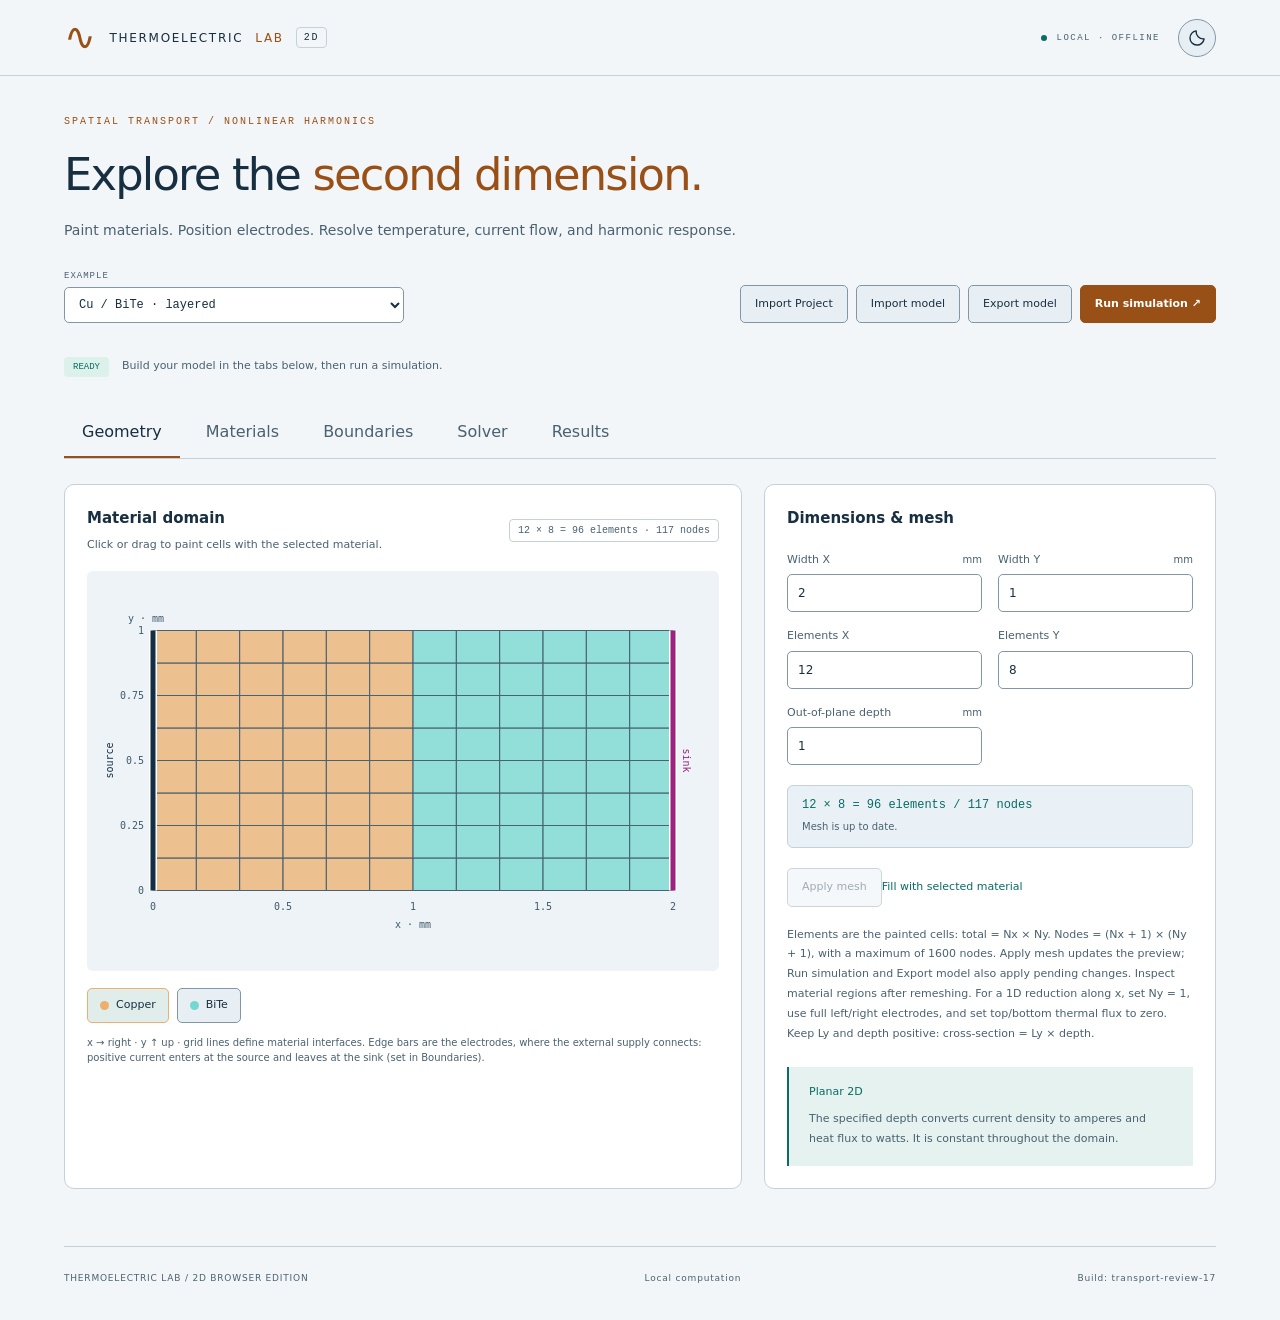
==== commit 8576fade: "update 17 beta" ====
--- a/index.html
+++ b/index.html
@@ -5,7 +5,7 @@
 <svg class="theme-moon" viewBox="0 0 24 24" aria-hidden="true"><path d="M20.5 13A8.5 8.5 0 0 1 11 3.5 8.5 8.5 0 1 0 20.5 13Z"/></svg>
 </button></div></header>
 <main><pre id="startupError" role="alert" hidden ></pre><section class="hero"><div class="eyebrow">SPATIAL TRANSPORT / NONLINEAR HARMONICS</div><h1>Explore the <span>second dimension.</span></h1><p>Paint materials. Position electrodes. Resolve temperature, current flow, and harmonic response.</p></section>
-<div class="toolbar"><label class="preset-label">EXAMPLE<select id="preset"><option value="dc">DC · Joule heating / spatial profile</option><option value="layers" selected>Cu / BiTe · layered</option><option value="spreading">Narrow contact · current spreading</option><option value="joule">Homogeneous · Joule 2ω</option><option value="nonlinear">Nonlinear resistance · 3ω</option><option value="seebeck">Open circuit · Seebeck DC</option><option value="module">Thermoelectric module · Bi₂Te₃ n/p couple</option></select></label><div class="toolbar-buttons"><button id="importProject">Import Project</button><button id="import">Import model</button><input type="file" id="projectFile" accept=".zip,application/zip" hidden><button id="save">Export model</button><button id="run" class="primary">Run simulation ↗</button><button id="cancel" hidden>Stop</button><input type="file" id="file" accept=".json" hidden></div></div>
+<div class="toolbar"><label class="preset-label">EXAMPLE<select id="preset"><option value="dc">DC · Joule heating / spatial profile</option><option value="layers" selected>Cu / BiTe · layered</option><option value="spreading">Narrow contact · current spreading</option><option value="joule">Homogeneous · Joule 2ω</option><option value="nonlinear">Nonlinear resistance · 3ω</option><option value="seebeck">Open circuit · Seebeck DC</option><option value="module">Thermoelectric module · Bi₂Te₃ n/p couple</option><option value="rc">RC circuit · thermoelectric impedance spectrum</option></select></label><div class="toolbar-buttons"><button id="importProject">Import Project</button><button id="import">Import model</button><input type="file" id="projectFile" accept=".zip,application/zip" hidden><button id="save">Export model</button><button id="run" class="primary">Run simulation ↗</button><button id="cancel" hidden>Stop</button><input type="file" id="file" accept=".json" hidden></div></div>
 <p id="modelNote" class="note" hidden></p><div class="status-row"><span id="badge">READY</span><span id="status" role="status" aria-live="polite">Build your model in the tabs below, then run a simulation.</span><span id="elapsed"></span><progress id="runProgress" aria-label="Cycle budget used" hidden></progress></div>
 <div id="validationSummary" class="validation-summary" role="alert" hidden></div>
 <nav class="tabs" role="tablist" aria-label="Workbench sections"><button role="tab" id="tab-geometry" aria-controls="geometry" aria-selected="true" data-tab="geometry"><span>Geometry</span></button><button role="tab" id="tab-materials" aria-controls="materials" aria-selected="false" tabindex="-1" data-tab="materials"><span>Materials</span></button><button role="tab" id="tab-boundaries" aria-controls="boundaries" aria-selected="false" tabindex="-1" data-tab="boundaries"><span>Boundaries</span></button><button role="tab" id="tab-solver" aria-controls="solver" aria-selected="false" tabindex="-1" data-tab="solver"><span>Solver</span></button><button role="tab" id="tab-results" aria-controls="results" aria-selected="false" tabindex="-1" data-tab="results"><span>Results</span></button></nav>
@@ -14,7 +14,7 @@
 <section id="boundaries" role="tabpanel" aria-labelledby="tab-boundaries" class="panel" hidden><div class="two-col"><div class="card"><h2>Electrical electrodes</h2><p class="sub">Remaining boundary nodes are electrically insulated.</p><fieldset class="settings"><label>Excitation<select id="excitationMode"><option value="periodic">AC · single frequency</option><option value="sweep">AC · multifrequency sweep</option><option value="steady">DC · constant electrical drive</option></select></label><div id="sweepSettings" hidden><div class="grid2"><label>Minimum frequency <span>Hz</span><input id="sweepMin" type="number" min="0" step="any" value="0.1"></label><label>Maximum frequency <span>Hz</span><input id="sweepMax" type="number" min="0" step="any" value="100"></label><label>Frequency points<input id="sweepPoints" type="number" min="2" max="100" step="1" value="10"></label><label>Spacing<select id="sweepSpacing"><option value="log">Logarithmic</option><option value="linear">Linear</option></select></label></div><p class="note">Sequential periodic solutions; electrical and thermal AC inputs share each frequency. Bias, amplitude and phase stay fixed. Stop retains completed points. A point that exhausts the cycle budget is kept as unconverged (excluded from Bode) and the sweep continues. Maximum 100 points, subject to a retained-data memory limit. Stop retains the latest saved complete cycle; checkpoints may skip intervening cycles.</p></div><label>Control mode<select id="electricalKind"><option value="current">Total current · A</option><option value="voltage">Sink voltage · V</option><option value="open_circuit">Open circuit · net current = 0</option></select></label><div class="grid3"><label>DC bias<input id="bias" type="number" step="any"></label><label>AC peak<input id="amplitude" type="number" step="any"></label><label>Phase <span>°</span><input id="phase" type="number" step="any"></label></div><div id="electrodes"></div></fieldset><div class="info-block"><b>Equipotential contacts</b><p>The source electrode is at 0 V. In current mode, the sink voltage adjusts to deliver the specified total current. Current density is free to vary across an electrode. Electrode ranges run bottom→top on vertical edges, and left→right on horizontal edges.</p></div></div><div class="card"><h2>Thermal boundaries</h2><p class="note">A nonzero thermal AC peak selects the periodic solver, even with DC electrical drive.</p><fieldset class="settings"><div id="thermalCards"></div></fieldset><p class="note">Flux is total heat flux, including Peltier, positive outward. Zero flux is adiabatic. Convection value is ambient temperature. Fixed-temperature sides meeting at a corner must agree.</p></div></div></section>
 <section id="solver" role="tabpanel" aria-labelledby="tab-solver" class="panel" hidden><div class="two-col"><div class="card"><h2>Solution method</h2><p id="solverMethod" class="solver-method" role="status">DC stationary</p><input id="mode" type="hidden" value="steady"><fieldset class="settings" id="periodicSettings" hidden><div class="grid2"><label id="singleFrequencyLabel">Frequency <span>Hz</span><input id="frequency" type="number" step="any" min="0" required></label><label>Time steps per period<select id="samples"><option>64</option><option>128</option><option>256</option><option>512</option><option>1024</option></select></label><label>Maximum cycles<input id="maxPeriods" type="number" min="3" max="1000"></label></div></fieldset><p class="note" id="periodicNote" hidden>One shared frequency applies to all periodic electrical and thermal inputs. Refine the mesh and time steps to check your result, especially at 3ω.</p></div><div class="card"><h2>The numerical model</h2><details><summary>Detailed equations, boundary conditions and numerical method</summary><div class="note"><h3>Unknown fields and constitutive laws</h3><p>T(x,y,t) is absolute temperature (K), V(x,y,t) electric potential (V). The local material defines σ(T), k(T), α(T), density ρ(T), and Cp(T). J is electric current density; q is total heat flux.</p><p>J = −σ(T)[∇V + α(T)∇T]<br>∇·J = 0<br>q = α(T)TJ − k(T)∇T<br>ρCp ∂T/∂t = −∇·q − J·∇V</p><h3>Thermoelectric coupling</h3><p>Within a smooth homogeneous material, these equations give:<br>ρCp ∂T/∂t = ∇·(k∇T) + |J|²/σ − T(dα/dT)J·∇T.<br>The last two terms are Joule and Thomson heating. Π = αT is the Peltier coefficient; discontinuities in α produce interface Peltier transport through q. These effects are already included in total flux and must not be added a second time.</p><h3>Boundary and interface conditions</h3><p>Electrical contacts are equipotential. V(source) = 0. Voltage mode prescribes V(sink); current mode sets total current entering the source; open circuit imposes zero net contact current. Other edges satisfy J·n = 0. Thermal edges prescribe T, q·n = qout, or q·n = h(T − Tambient), where n is the outward normal. Zero total flux includes Peltier transport. Ideal interfaces have continuous T, V, normal J and total normal q; contact resistance is absent. Peltier coupling changes the conductive-flux balance: qcond,right − qcond,left = −Jn T(αright − αleft). Temperature itself remains continuous; its slope generally changes at an interface. Opposite interfaces in Cu/Bi₂Te₃/Cu have opposite Peltier signs for the same current direction. Strong Joule heating can mask cooling. With zero-bias sinusoidal current, inspect the signed 1ω temperature response (real part or phase), not only its DC mean or unsigned amplitude.</p><h3>DC and harmonic excitation</h3><p>DC solves the stationary system with ∂T/∂t = 0, using only DC biases. Periodic inputs use b + A cos(2πft + φ); φ is in degrees in the editor. The nonlinear time-domain solution generates harmonics:<br>u(t) = U₀ + Re[Σ Uₙ exp(inωt)], n = 1,2,3.<br>Coefficients are peak phasors, not RMS. Instantaneous spatial profiles use stored time samples, including all resolved harmonics; they are not reconstructed from only 1ω–3ω.</p><h3>Discretization and iteration</h3><p>Each rectangular cell contributes four half-face links. For a link a→b of length L and half-face area A:<br>g = A/[L mean(ρₑ(Ta),ρₑ(Tb))]<br>Iab = g[Va − Vb − αmean(Tb − Ta)]<br>Qab = αmean(Ta + Tb)Iab/2 − kmean A(Tb − Ta)/L.<br>Electrical work Iab(Va − Vb) is shared between the two nodes. Cell heat capacity is split among its four corners. Coupled equations are iterated with Picard, undamped first and damped when an undamped step fails or stops contracting; linear graph systems use warm-started, Jacobi-preconditioned conjugate gradients. BDF2 advances periodic runs after one backward-Euler startup step. Cycle convergence checks successive temperature histories and terminal DC/1ω–3ω phasors. Nonlinear acceptance also requires a normalized heat-balance residual ≤ 1.</p><p>Ly × depth gives the cross-section of a 1D reduction. Ny = 1, full left/right contacts and zero top/bottom flux produce the transverse-uniform limit. Grid/time refinement remains necessary, especially for weak 3ω. The model assumes isotropic properties, perfect interfaces and no front/back heat losses.</p></div></details><div class="equation">J = −σ (∇V + α∇T)<br>∇ · J = 0<br>q = αTJ − k∇T<br>ρCp ∂T/∂t = −∇ · q − J · ∇V</div><p class="note">Conservative, grid-aligned nodal control volumes; scalar isotropic materials; perfect interfaces. Electrical and thermal systems use matrix-free conjugate gradients. Nonlinear coupling uses Picard iterations; periodic integration uses BDF2.</p><p class="note">No contact resistance, electrical capacitance, inductance, radiation, or front/back surface heat loss. The app supports up to 1600 nodes; practical compute time depends strongly on the case.</p></div></div></section>
 <section id="results" role="tabpanel" aria-labelledby="tab-results" class="panel" hidden><div class="card" id="bodeCard" hidden><div class="card-head"><div><h2>Frequency sweep · Bode</h2><p id="sweepStatus" role="status"></p></div><button id="bodeCsv">Export Bode CSV</button></div><div class="grid3"><label>Quantity<select id="bodeQuantity"><option value="terminalVoltage">Terminal voltage · sink − source</option><option value="current">Terminal current</option><option value="impedance">Impedance · (source − sink) / current</option><option value="temperature">Temperature at probe</option><option value="voltage">Potential at probe</option><option value="Jx">Current density Jx</option><option value="Jy">Current density Jy</option><option value="qx">Heat flux qx</option><option value="qy">Heat flux qy</option></select></label><label>Harmonic<select id="bodeHarmonic"><option value="1">1ω</option><option value="2">2ω</option><option value="3">3ω</option></select></label><label>Representation<select id="bodeRepresentation"><option value="polar">Magnitude / Phase</option><option value="complex">Real / Imaginary</option></select></label><label>Phase / normalization reference<select id="bodeReference"><option value="drive">Electrical excitation</option><option value="current">Measured terminal current · 1ω</option><option value="terminalVoltage">Measured terminal voltage · 1ω</option><option value="left">Left thermal excitation</option><option value="right">Right thermal excitation</option><option value="bottom">Bottom thermal excitation</option><option value="top">Top thermal excitation</option><option value="time">Time origin · cos(nωt)</option></select></label><label>Magnitude normalization<select id="bodeNormalization"><option value="raw">Raw amplitude</option><option value="fundamental">Divide by reference amplitude</option><option value="power">Divide by reference amplitude ^ n</option></select></label><label>Magnitude scale<select id="bodeScale"><option value="physical">Physical units</option><option value="db">dB · 20 log₁₀(module / reference)</option></select></label><label>dB reference <span>same units as module</span><input id="bodeDb" type="number" step="any" min="0" value="1"></label><label>Probe X <span>% of width</span><input id="bodeX" type="number" min="0" max="100" step="any" value="50"></label><label>Probe Y <span>% of height</span><input id="bodeY" type="number" min="0" max="100" step="any" value="50"></label><label>Phase threshold <span>raw output SI amplitude</span><input id="bodeFloor" type="number" step="any" min="0" value="1E-12"></label><label>Phase display<select id="bodeUnwrap"><option value="wrapped">−180° to 180°</option><option value="unwrapped">Unwrapped</option></select></label><label>Map / report frequency<select id="sweepPoint"></select></label></div><p class="note" id="bodeNote"></p><div class="two-col charts"><div id="bodeMagnitude" class="chart"></div><div id="bodePhase" class="chart"></div></div><p class="note">Click a curve point or choose a frequency to inspect its spatial maps. CSV retains physical magnitude; dB is a display conversion. Phase: φ(output,n) − n φ(reference,1). Impedance uses 1ω and voltage drop source − sink. Each frequency starts independently; no transient history is shared between runs.</p></div><div class="section-head"><div><h2>Computed results</h2><p>Exports use the displayed solution and its saved model.</p></div><div><button id="exportMenuButton" class="primary" aria-expanded="false" aria-controls="exportMenu" disabled>Export ▾</button><div id="exportMenu" hidden><button id="exportPdf" disabled>Full PDF report</button><button id="exportZip" disabled>Save project / complete results ZIP</button></div></div></div><p id="exportStatus" role="status" aria-live="polite"></p><div class="metrics"><article><span id="vLabel">TERMINAL VOLTAGE · 1ω</span><strong id="vMetric">—</strong><small id="vPhase">Peak amplitude</small></article><article><span>TEMPERATURE RANGE</span><strong id="tMetric">—</strong><small>Full spatial state / cycle</small></article><article><span>CONVERGENCE</span><strong id="cycleMetric">—</strong><small id="errorMetric">No result yet</small></article></div><p id="diagnosticsNote" class="note" role="status"></p><div class="card"><div class="card-head"><div><h2>Spatial response</h2><p id="fieldCaption">Run a simulation to inspect the 2D fields.</p></div><div class="field-controls"><select id="field" aria-label="Field"><option value="temperature">Temperature</option><option value="voltage">Voltage</option><option value="J">Current density |J|</option><option value="Jx">Current density Jx</option><option value="Jy">Current density Jy</option><option value="qx">Heat flux qx</option><option value="qy">Heat flux qy</option></select><select id="harmonic" aria-label="Harmonic"><option value="0">DC</option><option value="1">1ω</option><option value="2">2ω</option><option value="3">3ω</option></select><select id="representation" aria-label="Representation"><option value="amplitude">Amplitude</option><option value="phase">Phase</option><option value="real">Re · Real part</option><option value="imaginary">Im · Imaginary part</option></select><label class="check"><input type="checkbox" id="arrows"> Current arrows</label></div></div><p id="representationHelp" class="legend-note"></p><div class="canvas-box result-box"><canvas id="resultCanvas" aria-label="Spatial result heatmap"></canvas><div id="resultEmpty" class="empty-overlay">Your 2D response will appear here.</div></div><div class="color-scale"><span id="scaleMin">—</span><div></div><span id="scaleMax">—</span><small id="scaleUnit"></small></div><div class="legend-note" id="vectorNote">Click the field to move the temperature probe. Arrows show the real current phasor at 0°.</div></div><div class="card"><h2>Spatial field · selected time</h2><div class="field-controls"><label>Field<select id="profileField"><option value="temperature">Temperature</option><option value="voltage">Voltage</option><option value="Jx">Current density Jx</option><option value="Jy">Current density Jy</option><option value="J">Current magnitude</option><option value="qx">Heat flux qx</option><option value="qy">Heat flux qy</option></select></label><button id="exportProfile" disabled>Export data · all fields</button></div><div id="profileTimeControls" hidden><label>Time within saved cycle<input id="profileTime" type="range" min="0" max="0" step="1" value="0"></label></div><p id="profileCaption" class="note">Run a simulation to view a spatial field.</p><div class="canvas-box"><canvas id="profileCanvas" aria-label="Selected instantaneous spatial field"></canvas></div><div class="color-scale"><span id="surfaceMin">—</span><div></div><span id="surfaceMax">—</span><small id="surfaceUnit"></small></div></div><p id="dcProbe" class="note" role="status" hidden></p><div class="two-col charts" id="timeCharts"><div class="card"><h2>Temperature probe</h2><p id="probeLabel" class="sub">Click a location in the field above.</p><div id="probeChart" class="chart"></div></div><div class="card"><h2>Terminal voltage</h2><p class="sub">V(sink) − V(source)</p><div id="voltageChart" class="chart"></div></div></div><div class="card"><div class="card-head"><div><h2>Terminal harmonics</h2><p>Peak phasors · referenced to cos(ωt)</p></div><div class="toolbar-buttons"><button id="exportResults" disabled>Export results JSON</button><button id="exportCsv" disabled>Spectrum CSV</button></div></div><div class="table-scroll"><table><thead><tr><th>COMPONENT</th><th>FREQUENCY</th><th>|V| · V</th><th>PHASE</th><th>REAL · V</th><th>IMAG · V</th></tr></thead><tbody id="spectrum"><tr><td colspan="6">No computed result.</td></tr></tbody></table></div></div></section>
-<footer><span>THERMOELECTRIC LAB / 2D BROWSER EDITION</span><span>Local computation · Editable source</span><span>Build: transport-review-16</span></footer></main>
+<footer><span>THERMOELECTRIC LAB / 2D BROWSER EDITION</span><span>Local computation</span><span>Build: transport-review-17</span></footer></main>
 <script src="assets/startup.js"></script><script src="assets/core.js"></script><script src="assets/exports.js"></script><script src="assets/worker.js"></script><script src="assets/project.js"></script><script src="assets/ui-state.js"></script>
 <script src="assets/ui-model.js"></script>
 <script src="assets/ui-plots.js"></script>
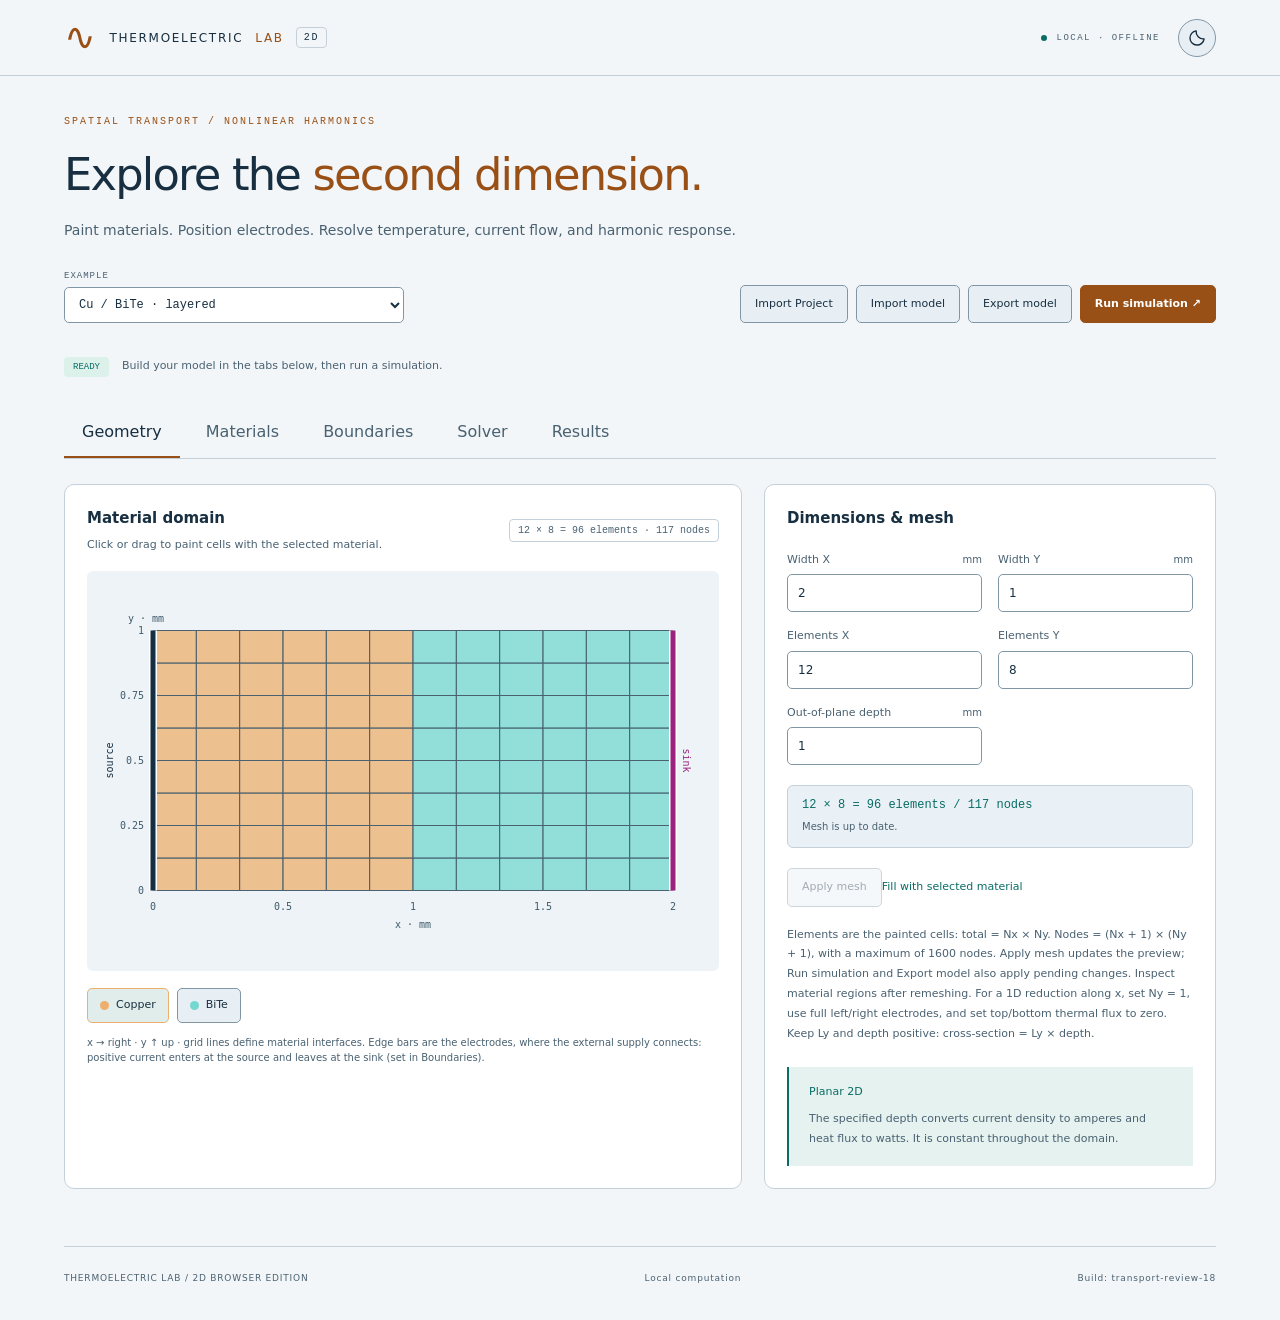
==== commit f99351b1: "update 18 changes sign convention" ====
--- a/index.html
+++ b/index.html
@@ -11,10 +11,10 @@
 <nav class="tabs" role="tablist" aria-label="Workbench sections"><button role="tab" id="tab-geometry" aria-controls="geometry" aria-selected="true" data-tab="geometry"><span>Geometry</span></button><button role="tab" id="tab-materials" aria-controls="materials" aria-selected="false" tabindex="-1" data-tab="materials"><span>Materials</span></button><button role="tab" id="tab-boundaries" aria-controls="boundaries" aria-selected="false" tabindex="-1" data-tab="boundaries"><span>Boundaries</span></button><button role="tab" id="tab-solver" aria-controls="solver" aria-selected="false" tabindex="-1" data-tab="solver"><span>Solver</span></button><button role="tab" id="tab-results" aria-controls="results" aria-selected="false" tabindex="-1" data-tab="results"><span>Results</span></button></nav>
 <section id="geometry" role="tabpanel" aria-labelledby="tab-geometry" class="panel"><div class="two-col"><div class="card"><div class="card-head"><div><h2>Material domain</h2><p>Click or drag to paint cells with the selected material.</p></div><span class="tag" id="gridInfo"></span></div><div class="canvas-box"><canvas id="geometryCanvas" aria-label="Material grid, x horizontal and y vertical"></canvas></div><div id="palette" class="palette"></div><div class="legend-note">x → right · y ↑ up · grid lines define material interfaces. Edge bars are the electrodes, where the external supply connects: positive current enters at the source and leaves at the sink (set in Boundaries).</div></div><div class="card"><h2>Dimensions & mesh</h2><fieldset class="settings"><div class="grid2"><label>Width X <span>mm</span><input id="lx" type="number" step="any" min="0" required></label><label>Width Y <span>mm</span><input id="ly" type="number" step="any" min="0" required></label><label>Elements X<input id="nx" type="number" min="2" step="1"></label><label>Elements Y<input id="ny" type="number" min="1" step="1"></label><label>Out-of-plane depth <span>mm</span><input id="depth" type="number" step="any" min="0" required></label></div><div class="mesh-summary" aria-live="polite"><strong id="meshSummary"></strong><small id="meshPending"></small></div><button id="applyGrid" class="secondary">Apply mesh</button><button id="fill" class="text-button">Fill with selected material</button></fieldset><p class="note">Elements are the painted cells: total = Nx × Ny. Nodes = (Nx + 1) × (Ny + 1), with a maximum of 1600 nodes. Apply mesh updates the preview; Run simulation and Export model also apply pending changes. Inspect material regions after remeshing. For a 1D reduction along x, set Ny = 1, use full left/right electrodes, and set top/bottom thermal flux to zero. Keep Ly and depth positive: cross-section = Ly × depth.</p><div class="info-block"><b>Planar 2D</b><p>The specified depth converts current density to amperes and heat flux to watts. It is constant throughout the domain.</p></div></div></div></section>
 <section id="materials" role="tabpanel" aria-labelledby="tab-materials" class="panel" hidden><div class="section-head"><div><h2>Material library</h2><p>Properties at 300 K. Each grid cell references one material.</p></div><div class="toolbar-buttons"><select id="presetMaterial" class="secondary preset-select"><option value="">Select preset…</option></select><button id="materialFilesButton" class="secondary">Add material json</button><button id="addMaterial" class="secondary">+ Add material</button></div><input id="materialFiles" type="file" accept=".json,application/json" hidden></div><fieldset class="settings"><div id="materialCards" class="material-cards"></div></fieldset><div class="info-block"><b>Temperature-dependent transport</b><p>ρₑ(T) = [1 + β(T − 300)] / σ₃₀₀ &nbsp; · &nbsp; α(T) = α₃₀₀ + α′(T − 300). The solver includes Joule, Seebeck, Peltier and Thomson effects. Preset values are illustrative.</p></div></section>
-<section id="boundaries" role="tabpanel" aria-labelledby="tab-boundaries" class="panel" hidden><div class="two-col"><div class="card"><h2>Electrical electrodes</h2><p class="sub">Remaining boundary nodes are electrically insulated.</p><fieldset class="settings"><label>Excitation<select id="excitationMode"><option value="periodic">AC · single frequency</option><option value="sweep">AC · multifrequency sweep</option><option value="steady">DC · constant electrical drive</option></select></label><div id="sweepSettings" hidden><div class="grid2"><label>Minimum frequency <span>Hz</span><input id="sweepMin" type="number" min="0" step="any" value="0.1"></label><label>Maximum frequency <span>Hz</span><input id="sweepMax" type="number" min="0" step="any" value="100"></label><label>Frequency points<input id="sweepPoints" type="number" min="2" max="100" step="1" value="10"></label><label>Spacing<select id="sweepSpacing"><option value="log">Logarithmic</option><option value="linear">Linear</option></select></label></div><p class="note">Sequential periodic solutions; electrical and thermal AC inputs share each frequency. Bias, amplitude and phase stay fixed. Stop retains completed points. A point that exhausts the cycle budget is kept as unconverged (excluded from Bode) and the sweep continues. Maximum 100 points, subject to a retained-data memory limit. Stop retains the latest saved complete cycle; checkpoints may skip intervening cycles.</p></div><label>Control mode<select id="electricalKind"><option value="current">Total current · A</option><option value="voltage">Sink voltage · V</option><option value="open_circuit">Open circuit · net current = 0</option></select></label><div class="grid3"><label>DC bias<input id="bias" type="number" step="any"></label><label>AC peak<input id="amplitude" type="number" step="any"></label><label>Phase <span>°</span><input id="phase" type="number" step="any"></label></div><div id="electrodes"></div></fieldset><div class="info-block"><b>Equipotential contacts</b><p>The source electrode is at 0 V. In current mode, the sink voltage adjusts to deliver the specified total current. Current density is free to vary across an electrode. Electrode ranges run bottom→top on vertical edges, and left→right on horizontal edges.</p></div></div><div class="card"><h2>Thermal boundaries</h2><p class="note">A nonzero thermal AC peak selects the periodic solver, even with DC electrical drive.</p><fieldset class="settings"><div id="thermalCards"></div></fieldset><p class="note">Flux is total heat flux, including Peltier, positive outward. Zero flux is adiabatic. Convection value is ambient temperature. Fixed-temperature sides meeting at a corner must agree.</p></div></div></section>
-<section id="solver" role="tabpanel" aria-labelledby="tab-solver" class="panel" hidden><div class="two-col"><div class="card"><h2>Solution method</h2><p id="solverMethod" class="solver-method" role="status">DC stationary</p><input id="mode" type="hidden" value="steady"><fieldset class="settings" id="periodicSettings" hidden><div class="grid2"><label id="singleFrequencyLabel">Frequency <span>Hz</span><input id="frequency" type="number" step="any" min="0" required></label><label>Time steps per period<select id="samples"><option>64</option><option>128</option><option>256</option><option>512</option><option>1024</option></select></label><label>Maximum cycles<input id="maxPeriods" type="number" min="3" max="1000"></label></div></fieldset><p class="note" id="periodicNote" hidden>One shared frequency applies to all periodic electrical and thermal inputs. Refine the mesh and time steps to check your result, especially at 3ω.</p></div><div class="card"><h2>The numerical model</h2><details><summary>Detailed equations, boundary conditions and numerical method</summary><div class="note"><h3>Unknown fields and constitutive laws</h3><p>T(x,y,t) is absolute temperature (K), V(x,y,t) electric potential (V). The local material defines σ(T), k(T), α(T), density ρ(T), and Cp(T). J is electric current density; q is total heat flux.</p><p>J = −σ(T)[∇V + α(T)∇T]<br>∇·J = 0<br>q = α(T)TJ − k(T)∇T<br>ρCp ∂T/∂t = −∇·q − J·∇V</p><h3>Thermoelectric coupling</h3><p>Within a smooth homogeneous material, these equations give:<br>ρCp ∂T/∂t = ∇·(k∇T) + |J|²/σ − T(dα/dT)J·∇T.<br>The last two terms are Joule and Thomson heating. Π = αT is the Peltier coefficient; discontinuities in α produce interface Peltier transport through q. These effects are already included in total flux and must not be added a second time.</p><h3>Boundary and interface conditions</h3><p>Electrical contacts are equipotential. V(source) = 0. Voltage mode prescribes V(sink); current mode sets total current entering the source; open circuit imposes zero net contact current. Other edges satisfy J·n = 0. Thermal edges prescribe T, q·n = qout, or q·n = h(T − Tambient), where n is the outward normal. Zero total flux includes Peltier transport. Ideal interfaces have continuous T, V, normal J and total normal q; contact resistance is absent. Peltier coupling changes the conductive-flux balance: qcond,right − qcond,left = −Jn T(αright − αleft). Temperature itself remains continuous; its slope generally changes at an interface. Opposite interfaces in Cu/Bi₂Te₃/Cu have opposite Peltier signs for the same current direction. Strong Joule heating can mask cooling. With zero-bias sinusoidal current, inspect the signed 1ω temperature response (real part or phase), not only its DC mean or unsigned amplitude.</p><h3>DC and harmonic excitation</h3><p>DC solves the stationary system with ∂T/∂t = 0, using only DC biases. Periodic inputs use b + A cos(2πft + φ); φ is in degrees in the editor. The nonlinear time-domain solution generates harmonics:<br>u(t) = U₀ + Re[Σ Uₙ exp(inωt)], n = 1,2,3.<br>Coefficients are peak phasors, not RMS. Instantaneous spatial profiles use stored time samples, including all resolved harmonics; they are not reconstructed from only 1ω–3ω.</p><h3>Discretization and iteration</h3><p>Each rectangular cell contributes four half-face links. For a link a→b of length L and half-face area A:<br>g = A/[L mean(ρₑ(Ta),ρₑ(Tb))]<br>Iab = g[Va − Vb − αmean(Tb − Ta)]<br>Qab = αmean(Ta + Tb)Iab/2 − kmean A(Tb − Ta)/L.<br>Electrical work Iab(Va − Vb) is shared between the two nodes. Cell heat capacity is split among its four corners. Coupled equations are iterated with Picard, undamped first and damped when an undamped step fails or stops contracting; linear graph systems use warm-started, Jacobi-preconditioned conjugate gradients. BDF2 advances periodic runs after one backward-Euler startup step. Cycle convergence checks successive temperature histories and terminal DC/1ω–3ω phasors. Nonlinear acceptance also requires a normalized heat-balance residual ≤ 1.</p><p>Ly × depth gives the cross-section of a 1D reduction. Ny = 1, full left/right contacts and zero top/bottom flux produce the transverse-uniform limit. Grid/time refinement remains necessary, especially for weak 3ω. The model assumes isotropic properties, perfect interfaces and no front/back heat losses.</p></div></details><div class="equation">J = −σ (∇V + α∇T)<br>∇ · J = 0<br>q = αTJ − k∇T<br>ρCp ∂T/∂t = −∇ · q − J · ∇V</div><p class="note">Conservative, grid-aligned nodal control volumes; scalar isotropic materials; perfect interfaces. Electrical and thermal systems use matrix-free conjugate gradients. Nonlinear coupling uses Picard iterations; periodic integration uses BDF2.</p><p class="note">No contact resistance, electrical capacitance, inductance, radiation, or front/back surface heat loss. The app supports up to 1600 nodes; practical compute time depends strongly on the case.</p></div></div></section>
-<section id="results" role="tabpanel" aria-labelledby="tab-results" class="panel" hidden><div class="card" id="bodeCard" hidden><div class="card-head"><div><h2>Frequency sweep · Bode</h2><p id="sweepStatus" role="status"></p></div><button id="bodeCsv">Export Bode CSV</button></div><div class="grid3"><label>Quantity<select id="bodeQuantity"><option value="terminalVoltage">Terminal voltage · sink − source</option><option value="current">Terminal current</option><option value="impedance">Impedance · (source − sink) / current</option><option value="temperature">Temperature at probe</option><option value="voltage">Potential at probe</option><option value="Jx">Current density Jx</option><option value="Jy">Current density Jy</option><option value="qx">Heat flux qx</option><option value="qy">Heat flux qy</option></select></label><label>Harmonic<select id="bodeHarmonic"><option value="1">1ω</option><option value="2">2ω</option><option value="3">3ω</option></select></label><label>Representation<select id="bodeRepresentation"><option value="polar">Magnitude / Phase</option><option value="complex">Real / Imaginary</option></select></label><label>Phase / normalization reference<select id="bodeReference"><option value="drive">Electrical excitation</option><option value="current">Measured terminal current · 1ω</option><option value="terminalVoltage">Measured terminal voltage · 1ω</option><option value="left">Left thermal excitation</option><option value="right">Right thermal excitation</option><option value="bottom">Bottom thermal excitation</option><option value="top">Top thermal excitation</option><option value="time">Time origin · cos(nωt)</option></select></label><label>Magnitude normalization<select id="bodeNormalization"><option value="raw">Raw amplitude</option><option value="fundamental">Divide by reference amplitude</option><option value="power">Divide by reference amplitude ^ n</option></select></label><label>Magnitude scale<select id="bodeScale"><option value="physical">Physical units</option><option value="db">dB · 20 log₁₀(module / reference)</option></select></label><label>dB reference <span>same units as module</span><input id="bodeDb" type="number" step="any" min="0" value="1"></label><label>Probe X <span>% of width</span><input id="bodeX" type="number" min="0" max="100" step="any" value="50"></label><label>Probe Y <span>% of height</span><input id="bodeY" type="number" min="0" max="100" step="any" value="50"></label><label>Phase threshold <span>raw output SI amplitude</span><input id="bodeFloor" type="number" step="any" min="0" value="1E-12"></label><label>Phase display<select id="bodeUnwrap"><option value="wrapped">−180° to 180°</option><option value="unwrapped">Unwrapped</option></select></label><label>Map / report frequency<select id="sweepPoint"></select></label></div><p class="note" id="bodeNote"></p><div class="two-col charts"><div id="bodeMagnitude" class="chart"></div><div id="bodePhase" class="chart"></div></div><p class="note">Click a curve point or choose a frequency to inspect its spatial maps. CSV retains physical magnitude; dB is a display conversion. Phase: φ(output,n) − n φ(reference,1). Impedance uses 1ω and voltage drop source − sink. Each frequency starts independently; no transient history is shared between runs.</p></div><div class="section-head"><div><h2>Computed results</h2><p>Exports use the displayed solution and its saved model.</p></div><div><button id="exportMenuButton" class="primary" aria-expanded="false" aria-controls="exportMenu" disabled>Export ▾</button><div id="exportMenu" hidden><button id="exportPdf" disabled>Full PDF report</button><button id="exportZip" disabled>Save project / complete results ZIP</button></div></div></div><p id="exportStatus" role="status" aria-live="polite"></p><div class="metrics"><article><span id="vLabel">TERMINAL VOLTAGE · 1ω</span><strong id="vMetric">—</strong><small id="vPhase">Peak amplitude</small></article><article><span>TEMPERATURE RANGE</span><strong id="tMetric">—</strong><small>Full spatial state / cycle</small></article><article><span>CONVERGENCE</span><strong id="cycleMetric">—</strong><small id="errorMetric">No result yet</small></article></div><p id="diagnosticsNote" class="note" role="status"></p><div class="card"><div class="card-head"><div><h2>Spatial response</h2><p id="fieldCaption">Run a simulation to inspect the 2D fields.</p></div><div class="field-controls"><select id="field" aria-label="Field"><option value="temperature">Temperature</option><option value="voltage">Voltage</option><option value="J">Current density |J|</option><option value="Jx">Current density Jx</option><option value="Jy">Current density Jy</option><option value="qx">Heat flux qx</option><option value="qy">Heat flux qy</option></select><select id="harmonic" aria-label="Harmonic"><option value="0">DC</option><option value="1">1ω</option><option value="2">2ω</option><option value="3">3ω</option></select><select id="representation" aria-label="Representation"><option value="amplitude">Amplitude</option><option value="phase">Phase</option><option value="real">Re · Real part</option><option value="imaginary">Im · Imaginary part</option></select><label class="check"><input type="checkbox" id="arrows"> Current arrows</label></div></div><p id="representationHelp" class="legend-note"></p><div class="canvas-box result-box"><canvas id="resultCanvas" aria-label="Spatial result heatmap"></canvas><div id="resultEmpty" class="empty-overlay">Your 2D response will appear here.</div></div><div class="color-scale"><span id="scaleMin">—</span><div></div><span id="scaleMax">—</span><small id="scaleUnit"></small></div><div class="legend-note" id="vectorNote">Click the field to move the temperature probe. Arrows show the real current phasor at 0°.</div></div><div class="card"><h2>Spatial field · selected time</h2><div class="field-controls"><label>Field<select id="profileField"><option value="temperature">Temperature</option><option value="voltage">Voltage</option><option value="Jx">Current density Jx</option><option value="Jy">Current density Jy</option><option value="J">Current magnitude</option><option value="qx">Heat flux qx</option><option value="qy">Heat flux qy</option></select></label><button id="exportProfile" disabled>Export data · all fields</button></div><div id="profileTimeControls" hidden><label>Time within saved cycle<input id="profileTime" type="range" min="0" max="0" step="1" value="0"></label></div><p id="profileCaption" class="note">Run a simulation to view a spatial field.</p><div class="canvas-box"><canvas id="profileCanvas" aria-label="Selected instantaneous spatial field"></canvas></div><div class="color-scale"><span id="surfaceMin">—</span><div></div><span id="surfaceMax">—</span><small id="surfaceUnit"></small></div></div><p id="dcProbe" class="note" role="status" hidden></p><div class="two-col charts" id="timeCharts"><div class="card"><h2>Temperature probe</h2><p id="probeLabel" class="sub">Click a location in the field above.</p><div id="probeChart" class="chart"></div></div><div class="card"><h2>Terminal voltage</h2><p class="sub">V(sink) − V(source)</p><div id="voltageChart" class="chart"></div></div></div><div class="card"><div class="card-head"><div><h2>Terminal harmonics</h2><p>Peak phasors · referenced to cos(ωt)</p></div><div class="toolbar-buttons"><button id="exportResults" disabled>Export results JSON</button><button id="exportCsv" disabled>Spectrum CSV</button></div></div><div class="table-scroll"><table><thead><tr><th>COMPONENT</th><th>FREQUENCY</th><th>|V| · V</th><th>PHASE</th><th>REAL · V</th><th>IMAG · V</th></tr></thead><tbody id="spectrum"><tr><td colspan="6">No computed result.</td></tr></tbody></table></div></div></section>
-<footer><span>THERMOELECTRIC LAB / 2D BROWSER EDITION</span><span>Local computation</span><span>Build: transport-review-17</span></footer></main>
+<section id="boundaries" role="tabpanel" aria-labelledby="tab-boundaries" class="panel" hidden><div class="two-col"><div class="card"><h2>Electrical electrodes</h2><p class="sub">Remaining boundary nodes are electrically insulated.</p><fieldset class="settings"><label>Excitation<select id="excitationMode"><option value="periodic">AC · single frequency</option><option value="sweep">AC · multifrequency sweep</option><option value="steady">DC · constant electrical drive</option></select></label><div id="sweepSettings" hidden><div class="grid2"><label>Minimum frequency <span>Hz</span><input id="sweepMin" type="number" min="0" step="any" value="0.1"></label><label>Maximum frequency <span>Hz</span><input id="sweepMax" type="number" min="0" step="any" value="100"></label><label>Frequency points<input id="sweepPoints" type="number" min="2" max="100" step="1" value="10"></label><label>Spacing<select id="sweepSpacing"><option value="log">Logarithmic</option><option value="linear">Linear</option></select></label></div><p class="note">Sequential periodic solutions; electrical and thermal AC inputs share each frequency. Bias, amplitude and phase stay fixed. Stop retains completed points. A point that exhausts the cycle budget is kept as unconverged (excluded from Bode) and the sweep continues. Maximum 100 points, subject to a retained-data memory limit. Stop retains the latest saved complete cycle; checkpoints may skip intervening cycles.</p></div><label>Control mode<select id="electricalKind"><option value="current">Total current · A</option><option value="voltage">Terminal voltage · V</option><option value="open_circuit">Open circuit · net current = 0</option></select></label><div class="grid3"><label>DC bias<input id="bias" type="number" step="any"></label><label>AC peak<input id="amplitude" type="number" step="any"></label><label>Phase <span>°</span><input id="phase" type="number" step="any"></label></div><div id="electrodes"></div></fieldset><div class="info-block"><b>Equipotential contacts</b><p>The sink electrode is grounded (0 V). The terminal voltage is V(source) − V(sink), and positive current enters at the source, so a resistor gives a positive voltage for a positive current. Voltage mode prescribes the terminal voltage; in current mode it adjusts to deliver the specified total current. The external leads have zero Seebeck coefficient: an electrode on thermoelectric material exchanges Peltier heat with them. Current density is free to vary across an electrode. Electrode ranges run bottom→top on vertical edges, and left→right on horizontal edges.</p></div></div><div class="card"><h2>Thermal boundaries</h2><p class="note">A nonzero thermal AC peak selects the periodic solver, even with DC electrical drive.</p><fieldset class="settings"><div id="thermalCards"></div></fieldset><p class="note">Flux is total heat flux, including Peltier, positive outward. Zero flux is adiabatic. Convection value is ambient temperature. Fixed-temperature sides meeting at a corner must agree.</p></div></div></section>
+<section id="solver" role="tabpanel" aria-labelledby="tab-solver" class="panel" hidden><div class="two-col"><div class="card"><h2>Solution method</h2><p id="solverMethod" class="solver-method" role="status">DC stationary</p><input id="mode" type="hidden" value="steady"><fieldset class="settings" id="periodicSettings" hidden><div class="grid2"><label id="singleFrequencyLabel">Frequency <span>Hz</span><input id="frequency" type="number" step="any" min="0" required></label><label>Time steps per period<select id="samples"><option>64</option><option>128</option><option>256</option><option>512</option><option>1024</option></select></label><label>Maximum cycles<input id="maxPeriods" type="number" min="3" max="1000"></label></div></fieldset><p class="note" id="periodicNote" hidden>One shared frequency applies to all periodic electrical and thermal inputs. Refine the mesh and time steps to check your result. For 3ω, use at least 256 steps per period: BDF2 shifts the effective frequency of harmonic n by about (2πn/N)²/3, about 3 % at 3ω with 64 steps.</p></div><div class="card"><h2>The numerical model</h2><details><summary>Detailed equations, boundary conditions and numerical method</summary><div class="note"><h3>Unknown fields and constitutive laws</h3><p>T(x,y,t) is absolute temperature (K), V(x,y,t) electric potential (V). The local material defines σ(T), k(T), α(T), density ρ(T), and Cp(T). J is electric current density; q is total heat flux.</p><p>J = −σ(T)[∇V + α(T)∇T]<br>∇·J = 0<br>q = α(T)TJ − k(T)∇T<br>ρCp ∂T/∂t = −∇·q − J·∇V</p><h3>Thermoelectric coupling</h3><p>Within a smooth homogeneous material, these equations give:<br>ρCp ∂T/∂t = ∇·(k∇T) + |J|²/σ − T(dα/dT)J·∇T.<br>The last two terms are Joule and Thomson heating. Π = αT is the Peltier coefficient; discontinuities in α produce interface Peltier transport through q. These effects are already included in total flux and must not be added a second time.</p><h3>Boundary and interface conditions</h3><p>Electrical contacts are equipotential; the sink is grounded, V(sink) = 0. The terminal voltage is U = V(source) − V(sink) and the terminal current I enters at the source (passive sign convention: a resistor gives U = RI and absorbs UI). Voltage mode prescribes U; current mode prescribes I; open circuit imposes I = 0. The external leads are ideal conductors with zero Seebeck coefficient: U is measured against an α = 0 reference, and an electrode on thermoelectric material exchanges the contact Peltier heat αTI (absorbed where positive current enters a material with α &gt; 0). Other edges satisfy J·n = 0. Thermal edges prescribe T, q·n = qout, or q·n = h(T − Tambient), where n is the outward normal. Zero total flux includes Peltier transport. Ideal interfaces have continuous T, V, normal J and total normal q; contact resistance is absent. Peltier coupling changes the conductive-flux balance: qcond,right − qcond,left = −Jn T(αright − αleft). Temperature itself remains continuous; its slope generally changes at an interface. Opposite interfaces in Cu/Bi₂Te₃/Cu have opposite Peltier signs for the same current direction. Strong Joule heating can mask cooling. With zero-bias sinusoidal current, inspect the signed 1ω temperature response (real part or phase), not only its DC mean or unsigned amplitude.</p><h3>DC and harmonic excitation</h3><p>DC solves the stationary system with ∂T/∂t = 0, using only DC biases. Periodic inputs use b + A cos(2πft + φ); φ is in degrees in the editor. The nonlinear time-domain solution generates harmonics:<br>u(t) = U₀ + Re[Σ Uₙ exp(inωt)], n = 1,2,3.<br>Coefficients are peak phasors, not RMS. Instantaneous spatial profiles use stored time samples, including all resolved harmonics; they are not reconstructed from only 1ω–3ω.</p><h3>Discretization and iteration</h3><p>Each rectangular cell contributes four half-face links. For a link a→b of length L and half-face area A:<br>g = A/[L mean(ρₑ(Ta),ρₑ(Tb))]<br>Iab = g[Va − Vb − αmean(Tb − Ta)]<br>Qab = αmean(Ta + Tb)Iab/2 − kmean A(Tb − Ta)/L.<br>Electrical work Iab(Va − Vb) is shared between the two nodes. Cell heat capacity is split among its four corners. Coupled equations are iterated with Picard, undamped first and damped when an undamped step fails or stops contracting; Peltier cooling at a node, a source proportional to −T, is treated implicitly on the matrix diagonal. Linear graph systems use warm-started, Jacobi-preconditioned conjugate gradients. BDF2 advances periodic runs after one backward-Euler startup step. Cycle convergence checks successive temperature histories and terminal DC/1ω–3ω phasors; the voltage tolerance follows the temperature tolerance through the largest Seebeck coefficient. When the cycle-to-cycle drift decays geometrically along a stable direction, the cycle start is extrapolated to its limit, and convergence is then checked on two plain cycles. Nonlinear acceptance also requires a normalized heat-balance residual ≤ 1.</p><p>Ly × depth gives the cross-section of a 1D reduction. Ny = 1, full left/right contacts and zero top/bottom flux produce the transverse-uniform limit. Grid/time refinement remains necessary, especially for weak 3ω: BDF2 shifts the effective frequency of harmonic n by about (2πn/N)²/3 with N steps per period, about 3 % at 3ω with 64 steps and 0.2 % with 256. The model assumes isotropic properties, perfect interfaces and no front/back heat losses.</p></div></details><div class="equation">J = −σ (∇V + α∇T)<br>∇ · J = 0<br>q = αTJ − k∇T<br>ρCp ∂T/∂t = −∇ · q − J · ∇V</div><p class="note">Conservative, grid-aligned nodal control volumes; scalar isotropic materials; perfect interfaces. Electrical and thermal systems use matrix-free conjugate gradients. Nonlinear coupling uses Picard iterations with implicit Peltier cooling; periodic integration uses BDF2 with cycle extrapolation.</p><p class="note">No contact resistance, electrical capacitance, inductance, radiation, or front/back surface heat loss. The app supports up to 1600 nodes; practical compute time depends strongly on the case.</p></div></div></section>
+<section id="results" role="tabpanel" aria-labelledby="tab-results" class="panel" hidden><div class="card" id="bodeCard" hidden><div class="card-head"><div><h2>Frequency sweep · Bode</h2><p id="sweepStatus" role="status"></p></div><button id="bodeCsv">Export Bode CSV</button></div><div class="grid3"><label>Quantity<select id="bodeQuantity"><option value="terminalVoltage">Terminal voltage · source − sink</option><option value="current">Terminal current</option><option value="impedance">Impedance · (source − sink) / current</option><option value="temperature">Temperature at probe</option><option value="voltage">Potential at probe</option><option value="Jx">Current density Jx</option><option value="Jy">Current density Jy</option><option value="qx">Heat flux qx</option><option value="qy">Heat flux qy</option></select></label><label>Harmonic<select id="bodeHarmonic"><option value="1">1ω</option><option value="2">2ω</option><option value="3">3ω</option></select></label><label>Representation<select id="bodeRepresentation"><option value="polar">Magnitude / Phase</option><option value="complex">Real / Imaginary</option></select></label><label>Phase / normalization reference<select id="bodeReference"><option value="drive">Electrical excitation</option><option value="current">Measured terminal current · 1ω</option><option value="terminalVoltage">Measured terminal voltage · 1ω</option><option value="left">Left thermal excitation</option><option value="right">Right thermal excitation</option><option value="bottom">Bottom thermal excitation</option><option value="top">Top thermal excitation</option><option value="time">Time origin · cos(nωt)</option></select></label><label>Magnitude normalization<select id="bodeNormalization"><option value="raw">Raw amplitude</option><option value="fundamental">Divide by reference amplitude</option><option value="power">Divide by reference amplitude ^ n</option></select></label><label>Magnitude scale<select id="bodeScale"><option value="physical">Physical units</option><option value="db">dB · 20 log₁₀(module / reference)</option></select></label><label>dB reference <span>same units as module</span><input id="bodeDb" type="number" step="any" min="0" value="1"></label><label>Probe X <span>% of width</span><input id="bodeX" type="number" min="0" max="100" step="any" value="50"></label><label>Probe Y <span>% of height</span><input id="bodeY" type="number" min="0" max="100" step="any" value="50"></label><label>Phase threshold <span>raw output SI amplitude</span><input id="bodeFloor" type="number" step="any" min="0" value="1E-12"></label><label>Phase display<select id="bodeUnwrap"><option value="wrapped">−180° to 180°</option><option value="unwrapped">Unwrapped</option></select></label><label>Map / report frequency<select id="sweepPoint"></select></label></div><p class="note" id="bodeNote"></p><div class="two-col charts"><div id="bodeMagnitude" class="chart"></div><div id="bodePhase" class="chart"></div></div><p class="note">Click a curve point or choose a frequency to inspect its spatial maps. CSV retains physical magnitude; dB is a display conversion. Phase: φ(output,n) − n φ(reference,1). Impedance uses 1ω and voltage drop source − sink. Each frequency starts independently; no transient history is shared between runs.</p></div><div class="section-head"><div><h2>Computed results</h2><p>Exports use the displayed solution and its saved model.</p></div><div><button id="exportMenuButton" class="primary" aria-expanded="false" aria-controls="exportMenu" disabled>Export ▾</button><div id="exportMenu" hidden><button id="exportPdf" disabled>Full PDF report</button><button id="exportZip" disabled>Save project / complete results ZIP</button></div></div></div><p id="exportStatus" role="status" aria-live="polite"></p><div class="metrics"><article><span id="vLabel">TERMINAL VOLTAGE · 1ω</span><strong id="vMetric">—</strong><small id="vPhase">Peak amplitude</small></article><article><span>TEMPERATURE RANGE</span><strong id="tMetric">—</strong><small>Full spatial state / cycle</small></article><article><span>CONVERGENCE</span><strong id="cycleMetric">—</strong><small id="errorMetric">No result yet</small></article></div><p id="diagnosticsNote" class="note" role="status"></p><div class="card"><div class="card-head"><div><h2>Spatial response</h2><p id="fieldCaption">Run a simulation to inspect the 2D fields.</p></div><div class="field-controls"><select id="field" aria-label="Field"><option value="temperature">Temperature</option><option value="voltage">Voltage</option><option value="J">Current density |J|</option><option value="Jx">Current density Jx</option><option value="Jy">Current density Jy</option><option value="qx">Heat flux qx</option><option value="qy">Heat flux qy</option></select><select id="harmonic" aria-label="Harmonic"><option value="0">DC</option><option value="1">1ω</option><option value="2">2ω</option><option value="3">3ω</option></select><select id="representation" aria-label="Representation"><option value="amplitude">Amplitude</option><option value="phase">Phase</option><option value="real">Re · Real part</option><option value="imaginary">Im · Imaginary part</option></select><label class="check"><input type="checkbox" id="arrows"> Current arrows</label></div></div><p id="representationHelp" class="legend-note"></p><div class="canvas-box result-box"><canvas id="resultCanvas" aria-label="Spatial result heatmap"></canvas><div id="resultEmpty" class="empty-overlay">Your 2D response will appear here.</div></div><div class="color-scale"><span id="scaleMin">—</span><div></div><span id="scaleMax">—</span><small id="scaleUnit"></small></div><div class="legend-note" id="vectorNote">Click the field to move the temperature probe. Arrows show the real current phasor at 0°.</div></div><div class="card"><h2>Spatial field · selected time</h2><div class="field-controls"><label>Field<select id="profileField"><option value="temperature">Temperature</option><option value="voltage">Voltage</option><option value="Jx">Current density Jx</option><option value="Jy">Current density Jy</option><option value="J">Current magnitude</option><option value="qx">Heat flux qx</option><option value="qy">Heat flux qy</option></select></label><button id="exportProfile" disabled>Export data · all fields</button></div><div id="profileTimeControls" hidden><label>Time within saved cycle<input id="profileTime" type="range" min="0" max="0" step="1" value="0"></label></div><p id="profileCaption" class="note">Run a simulation to view a spatial field.</p><div class="canvas-box"><canvas id="profileCanvas" aria-label="Selected instantaneous spatial field"></canvas></div><div class="color-scale"><span id="surfaceMin">—</span><div></div><span id="surfaceMax">—</span><small id="surfaceUnit"></small></div></div><p id="dcProbe" class="note" role="status" hidden></p><div class="two-col charts" id="timeCharts"><div class="card"><h2>Temperature probe</h2><p id="probeLabel" class="sub">Click a location in the field above.</p><div id="probeChart" class="chart"></div></div><div class="card"><h2>Terminal voltage</h2><p class="sub">V(source) − V(sink)</p><div id="voltageChart" class="chart"></div></div></div><div class="card"><div class="card-head"><div><h2>Terminal harmonics</h2><p>Peak phasors · referenced to cos(ωt)</p></div><div class="toolbar-buttons"><button id="exportResults" disabled>Export results JSON</button><button id="exportCsv" disabled>Spectrum CSV</button></div></div><div class="table-scroll"><table><thead><tr><th>COMPONENT</th><th>FREQUENCY</th><th>|V| · V</th><th>PHASE</th><th>REAL · V</th><th>IMAG · V</th></tr></thead><tbody id="spectrum"><tr><td colspan="6">No computed result.</td></tr></tbody></table></div></div></section>
+<footer><span>THERMOELECTRIC LAB / 2D BROWSER EDITION</span><span>Local computation</span><span>Build: transport-review-18</span></footer></main>
 <script src="assets/startup.js"></script><script src="assets/core.js"></script><script src="assets/exports.js"></script><script src="assets/worker.js"></script><script src="assets/project.js"></script><script src="assets/ui-state.js"></script>
 <script src="assets/ui-model.js"></script>
 <script src="assets/ui-plots.js"></script>
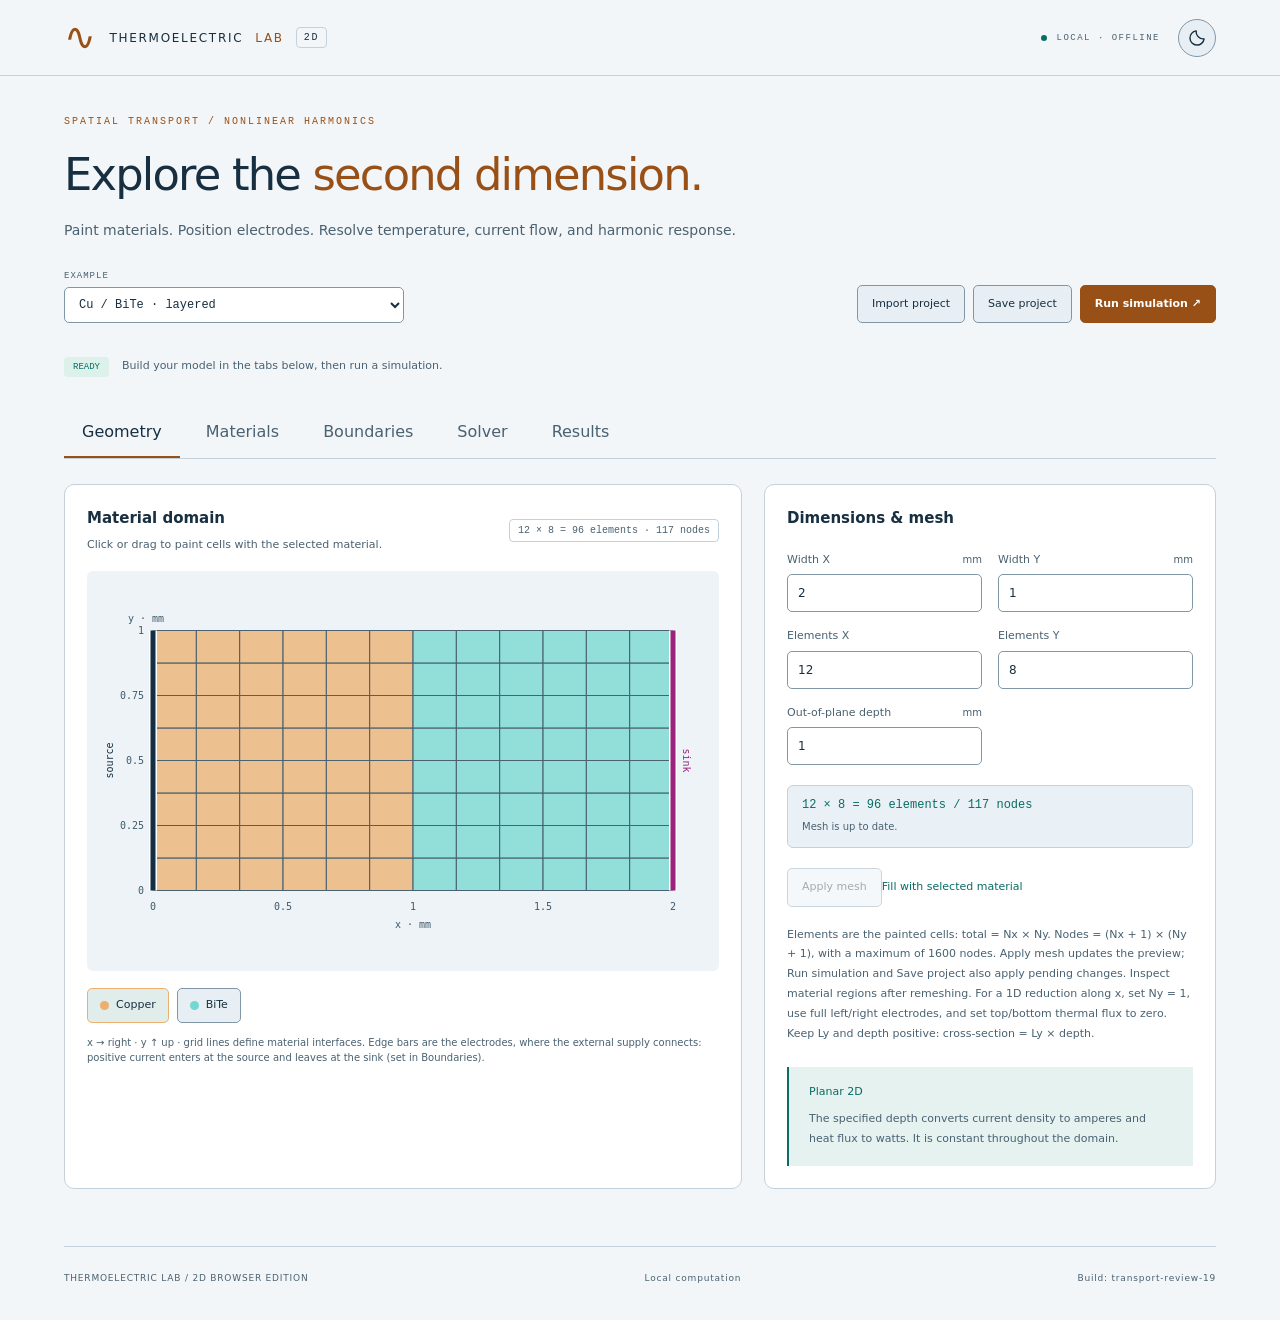
==== commit b2f09429: "version 19 import/export projects, even if empty" ====
--- a/index.html
+++ b/index.html
@@ -5,16 +5,16 @@
 <svg class="theme-moon" viewBox="0 0 24 24" aria-hidden="true"><path d="M20.5 13A8.5 8.5 0 0 1 11 3.5 8.5 8.5 0 1 0 20.5 13Z"/></svg>
 </button></div></header>
 <main><pre id="startupError" role="alert" hidden ></pre><section class="hero"><div class="eyebrow">SPATIAL TRANSPORT / NONLINEAR HARMONICS</div><h1>Explore the <span>second dimension.</span></h1><p>Paint materials. Position electrodes. Resolve temperature, current flow, and harmonic response.</p></section>
-<div class="toolbar"><label class="preset-label">EXAMPLE<select id="preset"><option value="dc">DC · Joule heating / spatial profile</option><option value="layers" selected>Cu / BiTe · layered</option><option value="spreading">Narrow contact · current spreading</option><option value="joule">Homogeneous · Joule 2ω</option><option value="nonlinear">Nonlinear resistance · 3ω</option><option value="seebeck">Open circuit · Seebeck DC</option><option value="module">Thermoelectric module · Bi₂Te₃ n/p couple</option><option value="rc">RC circuit · thermoelectric impedance spectrum</option></select></label><div class="toolbar-buttons"><button id="importProject">Import Project</button><button id="import">Import model</button><input type="file" id="projectFile" accept=".zip,application/zip" hidden><button id="save">Export model</button><button id="run" class="primary">Run simulation ↗</button><button id="cancel" hidden>Stop</button><input type="file" id="file" accept=".json" hidden></div></div>
+<div class="toolbar"><label class="preset-label">EXAMPLE<select id="preset"><option value="custom" disabled hidden>Custom</option><option value="dc">DC · Joule heating / spatial profile</option><option value="layers" selected>Cu / BiTe · layered</option><option value="spreading">Narrow contact · current spreading</option><option value="joule">Homogeneous · Joule 2ω</option><option value="nonlinear">Nonlinear resistance · 3ω</option><option value="seebeck">Open circuit · Seebeck DC</option><option value="module">Thermoelectric module · Bi₂Te₃ n/p couple</option><option value="rc">RC circuit · thermoelectric impedance spectrum</option></select></label><div class="toolbar-buttons"><button id="importProject" title="Open a project: a model with or without saved results">Import project</button><input type="file" id="projectFile" accept=".zip,application/zip" hidden><button id="save" title="Save the model and settings, plus the results when they belong to the current inputs">Save project</button><button id="run" class="primary">Run simulation ↗</button><button id="cancel" hidden>Stop</button></div></div>
 <p id="modelNote" class="note" hidden></p><div class="status-row"><span id="badge">READY</span><span id="status" role="status" aria-live="polite">Build your model in the tabs below, then run a simulation.</span><span id="elapsed"></span><progress id="runProgress" aria-label="Cycle budget used" hidden></progress></div>
 <div id="validationSummary" class="validation-summary" role="alert" hidden></div>
 <nav class="tabs" role="tablist" aria-label="Workbench sections"><button role="tab" id="tab-geometry" aria-controls="geometry" aria-selected="true" data-tab="geometry"><span>Geometry</span></button><button role="tab" id="tab-materials" aria-controls="materials" aria-selected="false" tabindex="-1" data-tab="materials"><span>Materials</span></button><button role="tab" id="tab-boundaries" aria-controls="boundaries" aria-selected="false" tabindex="-1" data-tab="boundaries"><span>Boundaries</span></button><button role="tab" id="tab-solver" aria-controls="solver" aria-selected="false" tabindex="-1" data-tab="solver"><span>Solver</span></button><button role="tab" id="tab-results" aria-controls="results" aria-selected="false" tabindex="-1" data-tab="results"><span>Results</span></button></nav>
-<section id="geometry" role="tabpanel" aria-labelledby="tab-geometry" class="panel"><div class="two-col"><div class="card"><div class="card-head"><div><h2>Material domain</h2><p>Click or drag to paint cells with the selected material.</p></div><span class="tag" id="gridInfo"></span></div><div class="canvas-box"><canvas id="geometryCanvas" aria-label="Material grid, x horizontal and y vertical"></canvas></div><div id="palette" class="palette"></div><div class="legend-note">x → right · y ↑ up · grid lines define material interfaces. Edge bars are the electrodes, where the external supply connects: positive current enters at the source and leaves at the sink (set in Boundaries).</div></div><div class="card"><h2>Dimensions & mesh</h2><fieldset class="settings"><div class="grid2"><label>Width X <span>mm</span><input id="lx" type="number" step="any" min="0" required></label><label>Width Y <span>mm</span><input id="ly" type="number" step="any" min="0" required></label><label>Elements X<input id="nx" type="number" min="2" step="1"></label><label>Elements Y<input id="ny" type="number" min="1" step="1"></label><label>Out-of-plane depth <span>mm</span><input id="depth" type="number" step="any" min="0" required></label></div><div class="mesh-summary" aria-live="polite"><strong id="meshSummary"></strong><small id="meshPending"></small></div><button id="applyGrid" class="secondary">Apply mesh</button><button id="fill" class="text-button">Fill with selected material</button></fieldset><p class="note">Elements are the painted cells: total = Nx × Ny. Nodes = (Nx + 1) × (Ny + 1), with a maximum of 1600 nodes. Apply mesh updates the preview; Run simulation and Export model also apply pending changes. Inspect material regions after remeshing. For a 1D reduction along x, set Ny = 1, use full left/right electrodes, and set top/bottom thermal flux to zero. Keep Ly and depth positive: cross-section = Ly × depth.</p><div class="info-block"><b>Planar 2D</b><p>The specified depth converts current density to amperes and heat flux to watts. It is constant throughout the domain.</p></div></div></div></section>
+<section id="geometry" role="tabpanel" aria-labelledby="tab-geometry" class="panel"><div class="two-col"><div class="card"><div class="card-head"><div><h2>Material domain</h2><p>Click or drag to paint cells with the selected material.</p></div><span class="tag" id="gridInfo"></span></div><div class="canvas-box"><canvas id="geometryCanvas" aria-label="Material grid, x horizontal and y vertical"></canvas></div><div id="palette" class="palette"></div><div class="legend-note">x → right · y ↑ up · grid lines define material interfaces. Edge bars are the electrodes, where the external supply connects: positive current enters at the source and leaves at the sink (set in Boundaries).</div></div><div class="card"><h2>Dimensions & mesh</h2><fieldset class="settings"><div class="grid2"><label>Width X <span>mm</span><input id="lx" type="number" step="any" min="0" required></label><label>Width Y <span>mm</span><input id="ly" type="number" step="any" min="0" required></label><label>Elements X<input id="nx" type="number" min="2" step="1"></label><label>Elements Y<input id="ny" type="number" min="1" step="1"></label><label>Out-of-plane depth <span>mm</span><input id="depth" type="number" step="any" min="0" required></label></div><div class="mesh-summary" aria-live="polite"><strong id="meshSummary"></strong><small id="meshPending"></small></div><button id="applyGrid" class="secondary">Apply mesh</button><button id="fill" class="text-button">Fill with selected material</button></fieldset><p class="note">Elements are the painted cells: total = Nx × Ny. Nodes = (Nx + 1) × (Ny + 1), with a maximum of 1600 nodes. Apply mesh updates the preview; Run simulation and Save project also apply pending changes. Inspect material regions after remeshing. For a 1D reduction along x, set Ny = 1, use full left/right electrodes, and set top/bottom thermal flux to zero. Keep Ly and depth positive: cross-section = Ly × depth.</p><div class="info-block"><b>Planar 2D</b><p>The specified depth converts current density to amperes and heat flux to watts. It is constant throughout the domain.</p></div></div></div></section>
 <section id="materials" role="tabpanel" aria-labelledby="tab-materials" class="panel" hidden><div class="section-head"><div><h2>Material library</h2><p>Properties at 300 K. Each grid cell references one material.</p></div><div class="toolbar-buttons"><select id="presetMaterial" class="secondary preset-select"><option value="">Select preset…</option></select><button id="materialFilesButton" class="secondary">Add material json</button><button id="addMaterial" class="secondary">+ Add material</button></div><input id="materialFiles" type="file" accept=".json,application/json" hidden></div><fieldset class="settings"><div id="materialCards" class="material-cards"></div></fieldset><div class="info-block"><b>Temperature-dependent transport</b><p>ρₑ(T) = [1 + β(T − 300)] / σ₃₀₀ &nbsp; · &nbsp; α(T) = α₃₀₀ + α′(T − 300). The solver includes Joule, Seebeck, Peltier and Thomson effects. Preset values are illustrative.</p></div></section>
 <section id="boundaries" role="tabpanel" aria-labelledby="tab-boundaries" class="panel" hidden><div class="two-col"><div class="card"><h2>Electrical electrodes</h2><p class="sub">Remaining boundary nodes are electrically insulated.</p><fieldset class="settings"><label>Excitation<select id="excitationMode"><option value="periodic">AC · single frequency</option><option value="sweep">AC · multifrequency sweep</option><option value="steady">DC · constant electrical drive</option></select></label><div id="sweepSettings" hidden><div class="grid2"><label>Minimum frequency <span>Hz</span><input id="sweepMin" type="number" min="0" step="any" value="0.1"></label><label>Maximum frequency <span>Hz</span><input id="sweepMax" type="number" min="0" step="any" value="100"></label><label>Frequency points<input id="sweepPoints" type="number" min="2" max="100" step="1" value="10"></label><label>Spacing<select id="sweepSpacing"><option value="log">Logarithmic</option><option value="linear">Linear</option></select></label></div><p class="note">Sequential periodic solutions; electrical and thermal AC inputs share each frequency. Bias, amplitude and phase stay fixed. Stop retains completed points. A point that exhausts the cycle budget is kept as unconverged (excluded from Bode) and the sweep continues. Maximum 100 points, subject to a retained-data memory limit. Stop retains the latest saved complete cycle; checkpoints may skip intervening cycles.</p></div><label>Control mode<select id="electricalKind"><option value="current">Total current · A</option><option value="voltage">Terminal voltage · V</option><option value="open_circuit">Open circuit · net current = 0</option></select></label><div class="grid3"><label>DC bias<input id="bias" type="number" step="any"></label><label>AC peak<input id="amplitude" type="number" step="any"></label><label>Phase <span>°</span><input id="phase" type="number" step="any"></label></div><div id="electrodes"></div></fieldset><div class="info-block"><b>Equipotential contacts</b><p>The sink electrode is grounded (0 V). The terminal voltage is V(source) − V(sink), and positive current enters at the source, so a resistor gives a positive voltage for a positive current. Voltage mode prescribes the terminal voltage; in current mode it adjusts to deliver the specified total current. The external leads have zero Seebeck coefficient: an electrode on thermoelectric material exchanges Peltier heat with them. Current density is free to vary across an electrode. Electrode ranges run bottom→top on vertical edges, and left→right on horizontal edges.</p></div></div><div class="card"><h2>Thermal boundaries</h2><p class="note">A nonzero thermal AC peak selects the periodic solver, even with DC electrical drive.</p><fieldset class="settings"><div id="thermalCards"></div></fieldset><p class="note">Flux is total heat flux, including Peltier, positive outward. Zero flux is adiabatic. Convection value is ambient temperature. Fixed-temperature sides meeting at a corner must agree.</p></div></div></section>
 <section id="solver" role="tabpanel" aria-labelledby="tab-solver" class="panel" hidden><div class="two-col"><div class="card"><h2>Solution method</h2><p id="solverMethod" class="solver-method" role="status">DC stationary</p><input id="mode" type="hidden" value="steady"><fieldset class="settings" id="periodicSettings" hidden><div class="grid2"><label id="singleFrequencyLabel">Frequency <span>Hz</span><input id="frequency" type="number" step="any" min="0" required></label><label>Time steps per period<select id="samples"><option>64</option><option>128</option><option>256</option><option>512</option><option>1024</option></select></label><label>Maximum cycles<input id="maxPeriods" type="number" min="3" max="1000"></label></div></fieldset><p class="note" id="periodicNote" hidden>One shared frequency applies to all periodic electrical and thermal inputs. Refine the mesh and time steps to check your result. For 3ω, use at least 256 steps per period: BDF2 shifts the effective frequency of harmonic n by about (2πn/N)²/3, about 3 % at 3ω with 64 steps.</p></div><div class="card"><h2>The numerical model</h2><details><summary>Detailed equations, boundary conditions and numerical method</summary><div class="note"><h3>Unknown fields and constitutive laws</h3><p>T(x,y,t) is absolute temperature (K), V(x,y,t) electric potential (V). The local material defines σ(T), k(T), α(T), density ρ(T), and Cp(T). J is electric current density; q is total heat flux.</p><p>J = −σ(T)[∇V + α(T)∇T]<br>∇·J = 0<br>q = α(T)TJ − k(T)∇T<br>ρCp ∂T/∂t = −∇·q − J·∇V</p><h3>Thermoelectric coupling</h3><p>Within a smooth homogeneous material, these equations give:<br>ρCp ∂T/∂t = ∇·(k∇T) + |J|²/σ − T(dα/dT)J·∇T.<br>The last two terms are Joule and Thomson heating. Π = αT is the Peltier coefficient; discontinuities in α produce interface Peltier transport through q. These effects are already included in total flux and must not be added a second time.</p><h3>Boundary and interface conditions</h3><p>Electrical contacts are equipotential; the sink is grounded, V(sink) = 0. The terminal voltage is U = V(source) − V(sink) and the terminal current I enters at the source (passive sign convention: a resistor gives U = RI and absorbs UI). Voltage mode prescribes U; current mode prescribes I; open circuit imposes I = 0. The external leads are ideal conductors with zero Seebeck coefficient: U is measured against an α = 0 reference, and an electrode on thermoelectric material exchanges the contact Peltier heat αTI (absorbed where positive current enters a material with α &gt; 0). Other edges satisfy J·n = 0. Thermal edges prescribe T, q·n = qout, or q·n = h(T − Tambient), where n is the outward normal. Zero total flux includes Peltier transport. Ideal interfaces have continuous T, V, normal J and total normal q; contact resistance is absent. Peltier coupling changes the conductive-flux balance: qcond,right − qcond,left = −Jn T(αright − αleft). Temperature itself remains continuous; its slope generally changes at an interface. Opposite interfaces in Cu/Bi₂Te₃/Cu have opposite Peltier signs for the same current direction. Strong Joule heating can mask cooling. With zero-bias sinusoidal current, inspect the signed 1ω temperature response (real part or phase), not only its DC mean or unsigned amplitude.</p><h3>DC and harmonic excitation</h3><p>DC solves the stationary system with ∂T/∂t = 0, using only DC biases. Periodic inputs use b + A cos(2πft + φ); φ is in degrees in the editor. The nonlinear time-domain solution generates harmonics:<br>u(t) = U₀ + Re[Σ Uₙ exp(inωt)], n = 1,2,3.<br>Coefficients are peak phasors, not RMS. Instantaneous spatial profiles use stored time samples, including all resolved harmonics; they are not reconstructed from only 1ω–3ω.</p><h3>Discretization and iteration</h3><p>Each rectangular cell contributes four half-face links. For a link a→b of length L and half-face area A:<br>g = A/[L mean(ρₑ(Ta),ρₑ(Tb))]<br>Iab = g[Va − Vb − αmean(Tb − Ta)]<br>Qab = αmean(Ta + Tb)Iab/2 − kmean A(Tb − Ta)/L.<br>Electrical work Iab(Va − Vb) is shared between the two nodes. Cell heat capacity is split among its four corners. Coupled equations are iterated with Picard, undamped first and damped when an undamped step fails or stops contracting; Peltier cooling at a node, a source proportional to −T, is treated implicitly on the matrix diagonal. Linear graph systems use warm-started, Jacobi-preconditioned conjugate gradients. BDF2 advances periodic runs after one backward-Euler startup step. Cycle convergence checks successive temperature histories and terminal DC/1ω–3ω phasors; the voltage tolerance follows the temperature tolerance through the largest Seebeck coefficient. When the cycle-to-cycle drift decays geometrically along a stable direction, the cycle start is extrapolated to its limit, and convergence is then checked on two plain cycles. Nonlinear acceptance also requires a normalized heat-balance residual ≤ 1.</p><p>Ly × depth gives the cross-section of a 1D reduction. Ny = 1, full left/right contacts and zero top/bottom flux produce the transverse-uniform limit. Grid/time refinement remains necessary, especially for weak 3ω: BDF2 shifts the effective frequency of harmonic n by about (2πn/N)²/3 with N steps per period, about 3 % at 3ω with 64 steps and 0.2 % with 256. The model assumes isotropic properties, perfect interfaces and no front/back heat losses.</p></div></details><div class="equation">J = −σ (∇V + α∇T)<br>∇ · J = 0<br>q = αTJ − k∇T<br>ρCp ∂T/∂t = −∇ · q − J · ∇V</div><p class="note">Conservative, grid-aligned nodal control volumes; scalar isotropic materials; perfect interfaces. Electrical and thermal systems use matrix-free conjugate gradients. Nonlinear coupling uses Picard iterations with implicit Peltier cooling; periodic integration uses BDF2 with cycle extrapolation.</p><p class="note">No contact resistance, electrical capacitance, inductance, radiation, or front/back surface heat loss. The app supports up to 1600 nodes; practical compute time depends strongly on the case.</p></div></div></section>
-<section id="results" role="tabpanel" aria-labelledby="tab-results" class="panel" hidden><div class="card" id="bodeCard" hidden><div class="card-head"><div><h2>Frequency sweep · Bode</h2><p id="sweepStatus" role="status"></p></div><button id="bodeCsv">Export Bode CSV</button></div><div class="grid3"><label>Quantity<select id="bodeQuantity"><option value="terminalVoltage">Terminal voltage · source − sink</option><option value="current">Terminal current</option><option value="impedance">Impedance · (source − sink) / current</option><option value="temperature">Temperature at probe</option><option value="voltage">Potential at probe</option><option value="Jx">Current density Jx</option><option value="Jy">Current density Jy</option><option value="qx">Heat flux qx</option><option value="qy">Heat flux qy</option></select></label><label>Harmonic<select id="bodeHarmonic"><option value="1">1ω</option><option value="2">2ω</option><option value="3">3ω</option></select></label><label>Representation<select id="bodeRepresentation"><option value="polar">Magnitude / Phase</option><option value="complex">Real / Imaginary</option></select></label><label>Phase / normalization reference<select id="bodeReference"><option value="drive">Electrical excitation</option><option value="current">Measured terminal current · 1ω</option><option value="terminalVoltage">Measured terminal voltage · 1ω</option><option value="left">Left thermal excitation</option><option value="right">Right thermal excitation</option><option value="bottom">Bottom thermal excitation</option><option value="top">Top thermal excitation</option><option value="time">Time origin · cos(nωt)</option></select></label><label>Magnitude normalization<select id="bodeNormalization"><option value="raw">Raw amplitude</option><option value="fundamental">Divide by reference amplitude</option><option value="power">Divide by reference amplitude ^ n</option></select></label><label>Magnitude scale<select id="bodeScale"><option value="physical">Physical units</option><option value="db">dB · 20 log₁₀(module / reference)</option></select></label><label>dB reference <span>same units as module</span><input id="bodeDb" type="number" step="any" min="0" value="1"></label><label>Probe X <span>% of width</span><input id="bodeX" type="number" min="0" max="100" step="any" value="50"></label><label>Probe Y <span>% of height</span><input id="bodeY" type="number" min="0" max="100" step="any" value="50"></label><label>Phase threshold <span>raw output SI amplitude</span><input id="bodeFloor" type="number" step="any" min="0" value="1E-12"></label><label>Phase display<select id="bodeUnwrap"><option value="wrapped">−180° to 180°</option><option value="unwrapped">Unwrapped</option></select></label><label>Map / report frequency<select id="sweepPoint"></select></label></div><p class="note" id="bodeNote"></p><div class="two-col charts"><div id="bodeMagnitude" class="chart"></div><div id="bodePhase" class="chart"></div></div><p class="note">Click a curve point or choose a frequency to inspect its spatial maps. CSV retains physical magnitude; dB is a display conversion. Phase: φ(output,n) − n φ(reference,1). Impedance uses 1ω and voltage drop source − sink. Each frequency starts independently; no transient history is shared between runs.</p></div><div class="section-head"><div><h2>Computed results</h2><p>Exports use the displayed solution and its saved model.</p></div><div><button id="exportMenuButton" class="primary" aria-expanded="false" aria-controls="exportMenu" disabled>Export ▾</button><div id="exportMenu" hidden><button id="exportPdf" disabled>Full PDF report</button><button id="exportZip" disabled>Save project / complete results ZIP</button></div></div></div><p id="exportStatus" role="status" aria-live="polite"></p><div class="metrics"><article><span id="vLabel">TERMINAL VOLTAGE · 1ω</span><strong id="vMetric">—</strong><small id="vPhase">Peak amplitude</small></article><article><span>TEMPERATURE RANGE</span><strong id="tMetric">—</strong><small>Full spatial state / cycle</small></article><article><span>CONVERGENCE</span><strong id="cycleMetric">—</strong><small id="errorMetric">No result yet</small></article></div><p id="diagnosticsNote" class="note" role="status"></p><div class="card"><div class="card-head"><div><h2>Spatial response</h2><p id="fieldCaption">Run a simulation to inspect the 2D fields.</p></div><div class="field-controls"><select id="field" aria-label="Field"><option value="temperature">Temperature</option><option value="voltage">Voltage</option><option value="J">Current density |J|</option><option value="Jx">Current density Jx</option><option value="Jy">Current density Jy</option><option value="qx">Heat flux qx</option><option value="qy">Heat flux qy</option></select><select id="harmonic" aria-label="Harmonic"><option value="0">DC</option><option value="1">1ω</option><option value="2">2ω</option><option value="3">3ω</option></select><select id="representation" aria-label="Representation"><option value="amplitude">Amplitude</option><option value="phase">Phase</option><option value="real">Re · Real part</option><option value="imaginary">Im · Imaginary part</option></select><label class="check"><input type="checkbox" id="arrows"> Current arrows</label></div></div><p id="representationHelp" class="legend-note"></p><div class="canvas-box result-box"><canvas id="resultCanvas" aria-label="Spatial result heatmap"></canvas><div id="resultEmpty" class="empty-overlay">Your 2D response will appear here.</div></div><div class="color-scale"><span id="scaleMin">—</span><div></div><span id="scaleMax">—</span><small id="scaleUnit"></small></div><div class="legend-note" id="vectorNote">Click the field to move the temperature probe. Arrows show the real current phasor at 0°.</div></div><div class="card"><h2>Spatial field · selected time</h2><div class="field-controls"><label>Field<select id="profileField"><option value="temperature">Temperature</option><option value="voltage">Voltage</option><option value="Jx">Current density Jx</option><option value="Jy">Current density Jy</option><option value="J">Current magnitude</option><option value="qx">Heat flux qx</option><option value="qy">Heat flux qy</option></select></label><button id="exportProfile" disabled>Export data · all fields</button></div><div id="profileTimeControls" hidden><label>Time within saved cycle<input id="profileTime" type="range" min="0" max="0" step="1" value="0"></label></div><p id="profileCaption" class="note">Run a simulation to view a spatial field.</p><div class="canvas-box"><canvas id="profileCanvas" aria-label="Selected instantaneous spatial field"></canvas></div><div class="color-scale"><span id="surfaceMin">—</span><div></div><span id="surfaceMax">—</span><small id="surfaceUnit"></small></div></div><p id="dcProbe" class="note" role="status" hidden></p><div class="two-col charts" id="timeCharts"><div class="card"><h2>Temperature probe</h2><p id="probeLabel" class="sub">Click a location in the field above.</p><div id="probeChart" class="chart"></div></div><div class="card"><h2>Terminal voltage</h2><p class="sub">V(source) − V(sink)</p><div id="voltageChart" class="chart"></div></div></div><div class="card"><div class="card-head"><div><h2>Terminal harmonics</h2><p>Peak phasors · referenced to cos(ωt)</p></div><div class="toolbar-buttons"><button id="exportResults" disabled>Export results JSON</button><button id="exportCsv" disabled>Spectrum CSV</button></div></div><div class="table-scroll"><table><thead><tr><th>COMPONENT</th><th>FREQUENCY</th><th>|V| · V</th><th>PHASE</th><th>REAL · V</th><th>IMAG · V</th></tr></thead><tbody id="spectrum"><tr><td colspan="6">No computed result.</td></tr></tbody></table></div></div></section>
-<footer><span>THERMOELECTRIC LAB / 2D BROWSER EDITION</span><span>Local computation</span><span>Build: transport-review-18</span></footer></main>
+<section id="results" role="tabpanel" aria-labelledby="tab-results" class="panel" hidden><div class="card" id="bodeCard" hidden><div class="card-head"><div><h2>Frequency sweep · Bode</h2><p id="sweepStatus" role="status"></p></div><button id="bodeCsv">Export Bode CSV</button></div><div class="grid3"><label>Quantity<select id="bodeQuantity"><option value="terminalVoltage">Terminal voltage · source − sink</option><option value="current">Terminal current</option><option value="impedance">Impedance · (source − sink) / current</option><option value="temperature">Temperature at probe</option><option value="voltage">Potential at probe</option><option value="Jx">Current density Jx</option><option value="Jy">Current density Jy</option><option value="qx">Heat flux qx</option><option value="qy">Heat flux qy</option></select></label><label>Harmonic<select id="bodeHarmonic"><option value="1">1ω</option><option value="2">2ω</option><option value="3">3ω</option></select></label><label>Representation<select id="bodeRepresentation"><option value="polar">Magnitude / Phase</option><option value="complex">Real / Imaginary</option></select></label><label>Phase / normalization reference<select id="bodeReference"><option value="drive">Electrical excitation</option><option value="current">Measured terminal current · 1ω</option><option value="terminalVoltage">Measured terminal voltage · 1ω</option><option value="left">Left thermal excitation</option><option value="right">Right thermal excitation</option><option value="bottom">Bottom thermal excitation</option><option value="top">Top thermal excitation</option><option value="time">Time origin · cos(nωt)</option></select></label><label>Magnitude normalization<select id="bodeNormalization"><option value="raw">Raw amplitude</option><option value="fundamental">Divide by reference amplitude</option><option value="power">Divide by reference amplitude ^ n</option></select></label><label>Magnitude scale<select id="bodeScale"><option value="physical">Physical units</option><option value="db">dB · 20 log₁₀(module / reference)</option></select></label><label>dB reference <span>same units as module</span><input id="bodeDb" type="number" step="any" min="0" value="1"></label><label>Probe X <span>% of width</span><input id="bodeX" type="number" min="0" max="100" step="any" value="50"></label><label>Probe Y <span>% of height</span><input id="bodeY" type="number" min="0" max="100" step="any" value="50"></label><label>Phase threshold <span>raw output SI amplitude</span><input id="bodeFloor" type="number" step="any" min="0" value="1E-12"></label><label>Phase display<select id="bodeUnwrap"><option value="wrapped">−180° to 180°</option><option value="unwrapped">Unwrapped</option></select></label><label>Map / report frequency<select id="sweepPoint"></select></label></div><p class="note" id="bodeNote"></p><div class="two-col charts"><div id="bodeMagnitude" class="chart"></div><div id="bodePhase" class="chart"></div></div><p class="note">Click a curve point or choose a frequency to inspect its spatial maps. CSV retains physical magnitude; dB is a display conversion. Phase: φ(output,n) − n φ(reference,1). Impedance uses 1ω and voltage drop source − sink. Each frequency starts independently; no transient history is shared between runs.</p></div><div class="section-head"><div><h2>Computed results</h2><p>Exports use the displayed solution and its saved model.</p></div><div><button id="exportMenuButton" class="primary" aria-expanded="false" aria-controls="exportMenu" disabled>Export ▾</button><div id="exportMenu" hidden><button id="exportPdf" disabled>Full PDF report</button><button id="exportZip" disabled>Save project / complete results ZIP</button></div></div></div><p id="exportStatus" role="status" aria-live="polite"></p><div class="metrics"><article><span id="vLabel">TERMINAL VOLTAGE · 1ω</span><strong id="vMetric">—</strong><small id="vPhase">Peak amplitude</small></article><article><span>TEMPERATURE RANGE</span><strong id="tMetric">—</strong><small>Full spatial state / cycle</small></article><article><span>CONVERGENCE</span><strong id="cycleMetric">—</strong><small id="errorMetric">No result yet</small></article></div><p id="diagnosticsNote" class="note" role="status"></p><div class="card"><div class="card-head"><div><h2>Spatial response</h2><p id="fieldCaption">Run a simulation to inspect the 2D fields.</p></div><div class="field-controls"><select id="field" aria-label="Field"><option value="temperature">Temperature</option><option value="voltage">Voltage</option><option value="J">Current density |J|</option><option value="Jx">Current density Jx</option><option value="Jy">Current density Jy</option><option value="qx">Heat flux qx</option><option value="qy">Heat flux qy</option></select><select id="harmonic" aria-label="Harmonic"><option value="0">DC</option><option value="1">1ω</option><option value="2">2ω</option><option value="3">3ω</option></select><select id="representation" aria-label="Representation"><option value="amplitude">Amplitude</option><option value="phase">Phase</option><option value="real">Re · Real part</option><option value="imaginary">Im · Imaginary part</option></select><label class="check"><input type="checkbox" id="arrows"> Current arrows</label></div></div><p id="representationHelp" class="legend-note"></p><div class="canvas-box result-box"><canvas id="resultCanvas" aria-label="Spatial result heatmap"></canvas><div id="resultEmpty" class="empty-overlay">Your 2D response will appear here.</div></div><div class="color-scale"><span id="scaleMin">—</span><div></div><span id="scaleMax">—</span><small id="scaleUnit"></small></div><p id="probeReadout" class="probe-readout" role="status" hidden></p><div class="legend-note" id="vectorNote">Click the map to move the probe; its values appear above. Arrows show the real current phasor at 0°.</div></div><div class="card"><h2>Spatial field · selected time</h2><div class="field-controls"><label>Field<select id="profileField"><option value="temperature">Temperature</option><option value="voltage">Voltage</option><option value="Jx">Current density Jx</option><option value="Jy">Current density Jy</option><option value="J">Current magnitude</option><option value="qx">Heat flux qx</option><option value="qy">Heat flux qy</option></select></label><button id="exportProfile" disabled>Export data · all fields</button></div><div id="profileTimeControls" hidden><label>Time within saved cycle<input id="profileTime" type="range" min="0" max="0" step="1" value="0"></label></div><p id="profileCaption" class="note">Run a simulation to view a spatial field.</p><div class="canvas-box"><canvas id="profileCanvas" aria-label="Selected instantaneous spatial field"></canvas></div><div class="color-scale"><span id="surfaceMin">—</span><div></div><span id="surfaceMax">—</span><small id="surfaceUnit"></small></div></div><div class="two-col charts" id="timeCharts"><div class="card"><h2>Temperature probe</h2><p id="probeLabel" class="sub">Click a location in the field above.</p><div id="probeChart" class="chart"></div></div><div class="card"><h2>Terminal voltage</h2><p class="sub">V(source) − V(sink)</p><div id="voltageChart" class="chart"></div></div></div><div class="card"><div class="card-head"><div><h2>Terminal harmonics</h2><p>Peak phasors · referenced to cos(ωt)</p></div><div class="toolbar-buttons"><button id="exportResults" disabled>Export results JSON</button><button id="exportCsv" disabled>Spectrum CSV</button></div></div><div class="table-scroll"><table><thead><tr><th>COMPONENT</th><th>FREQUENCY</th><th>|V| · V</th><th>PHASE</th><th>REAL · V</th><th>IMAG · V</th></tr></thead><tbody id="spectrum"><tr><td colspan="6">No computed result.</td></tr></tbody></table></div></div></section>
+<footer><span>THERMOELECTRIC LAB / 2D BROWSER EDITION</span><span>Local computation</span><span>Build: transport-review-19</span></footer></main>
 <script src="assets/startup.js"></script><script src="assets/core.js"></script><script src="assets/exports.js"></script><script src="assets/worker.js"></script><script src="assets/project.js"></script><script src="assets/ui-state.js"></script>
 <script src="assets/ui-model.js"></script>
 <script src="assets/ui-plots.js"></script>
--- a/assets/style.css
+++ b/assets/style.css
@@ -373,6 +373,11 @@
   color:var(--muted);
   margin-top:12px;
 }
+.probe-readout {
+  font-size:12px;
+  margin-top:10px;
+  font-variant-numeric:tabular-nums;
+}
 .settings {
   border:0;
   margin:0;
